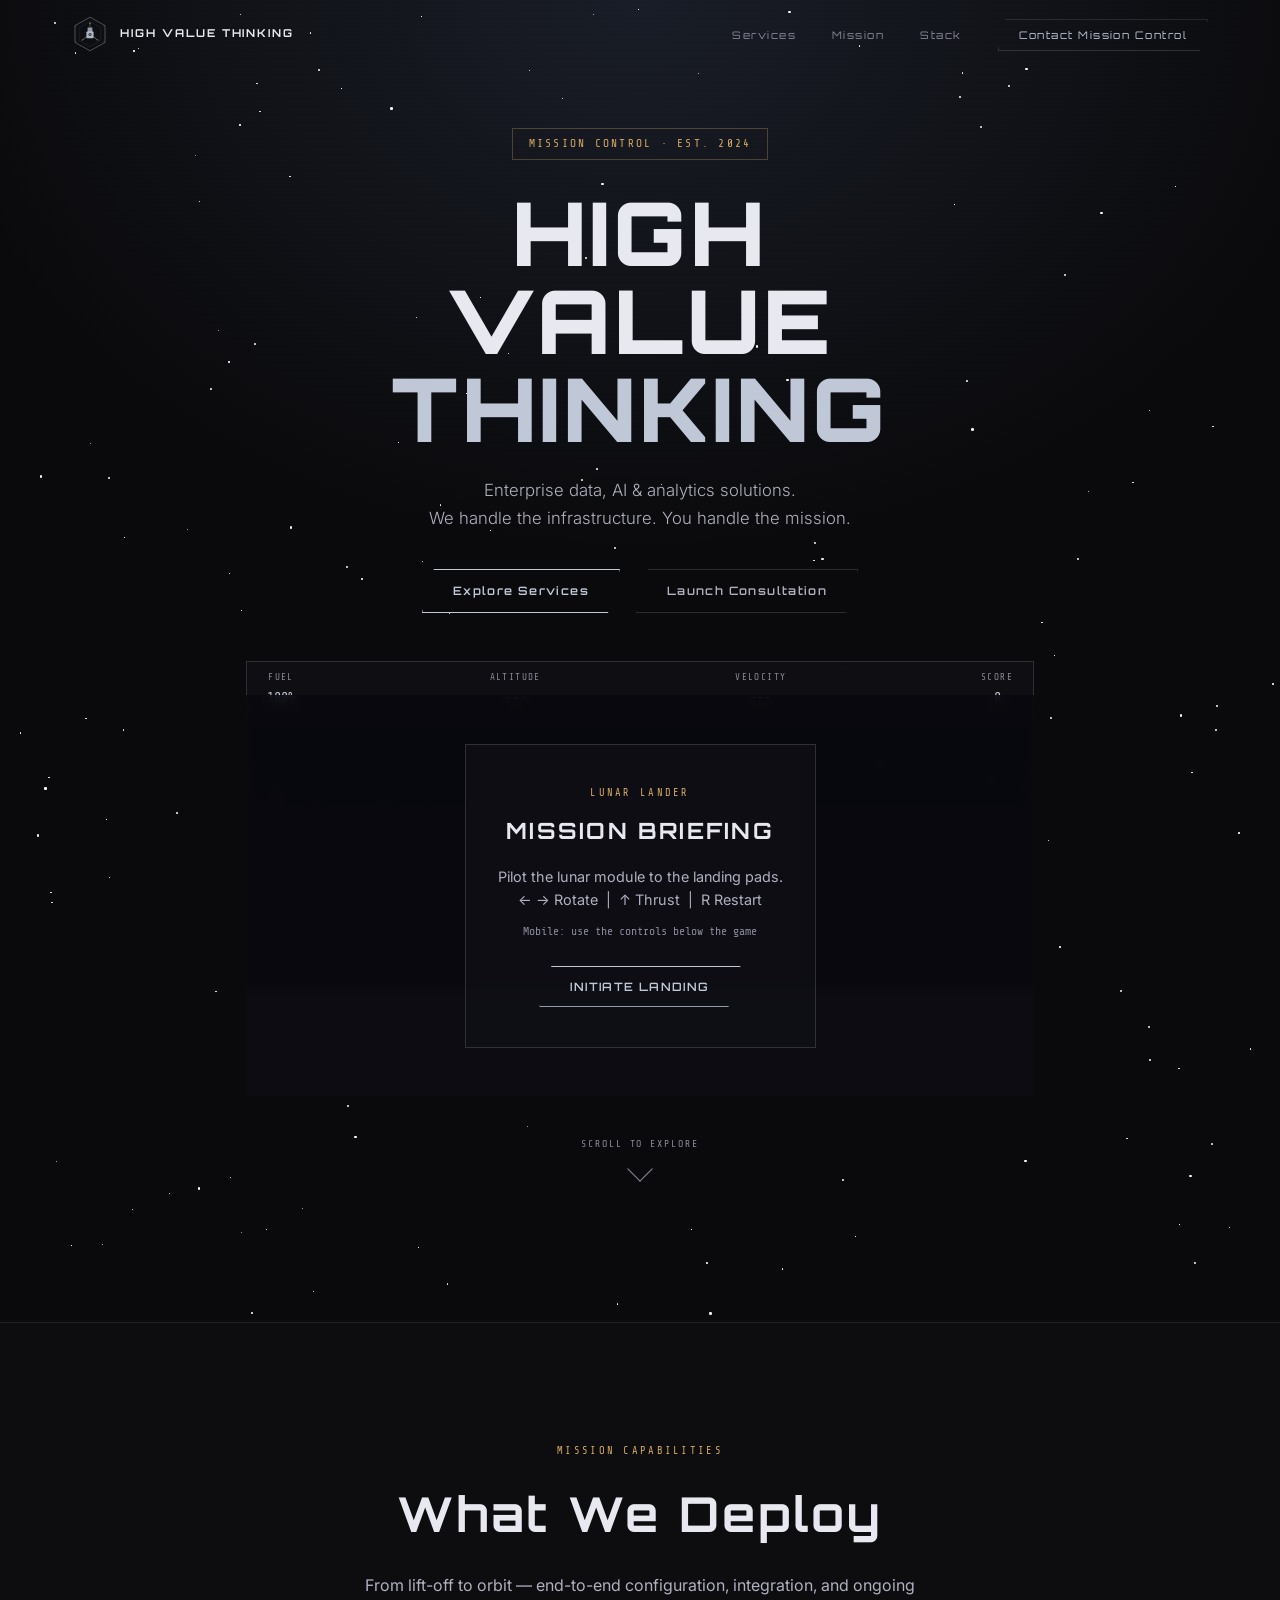
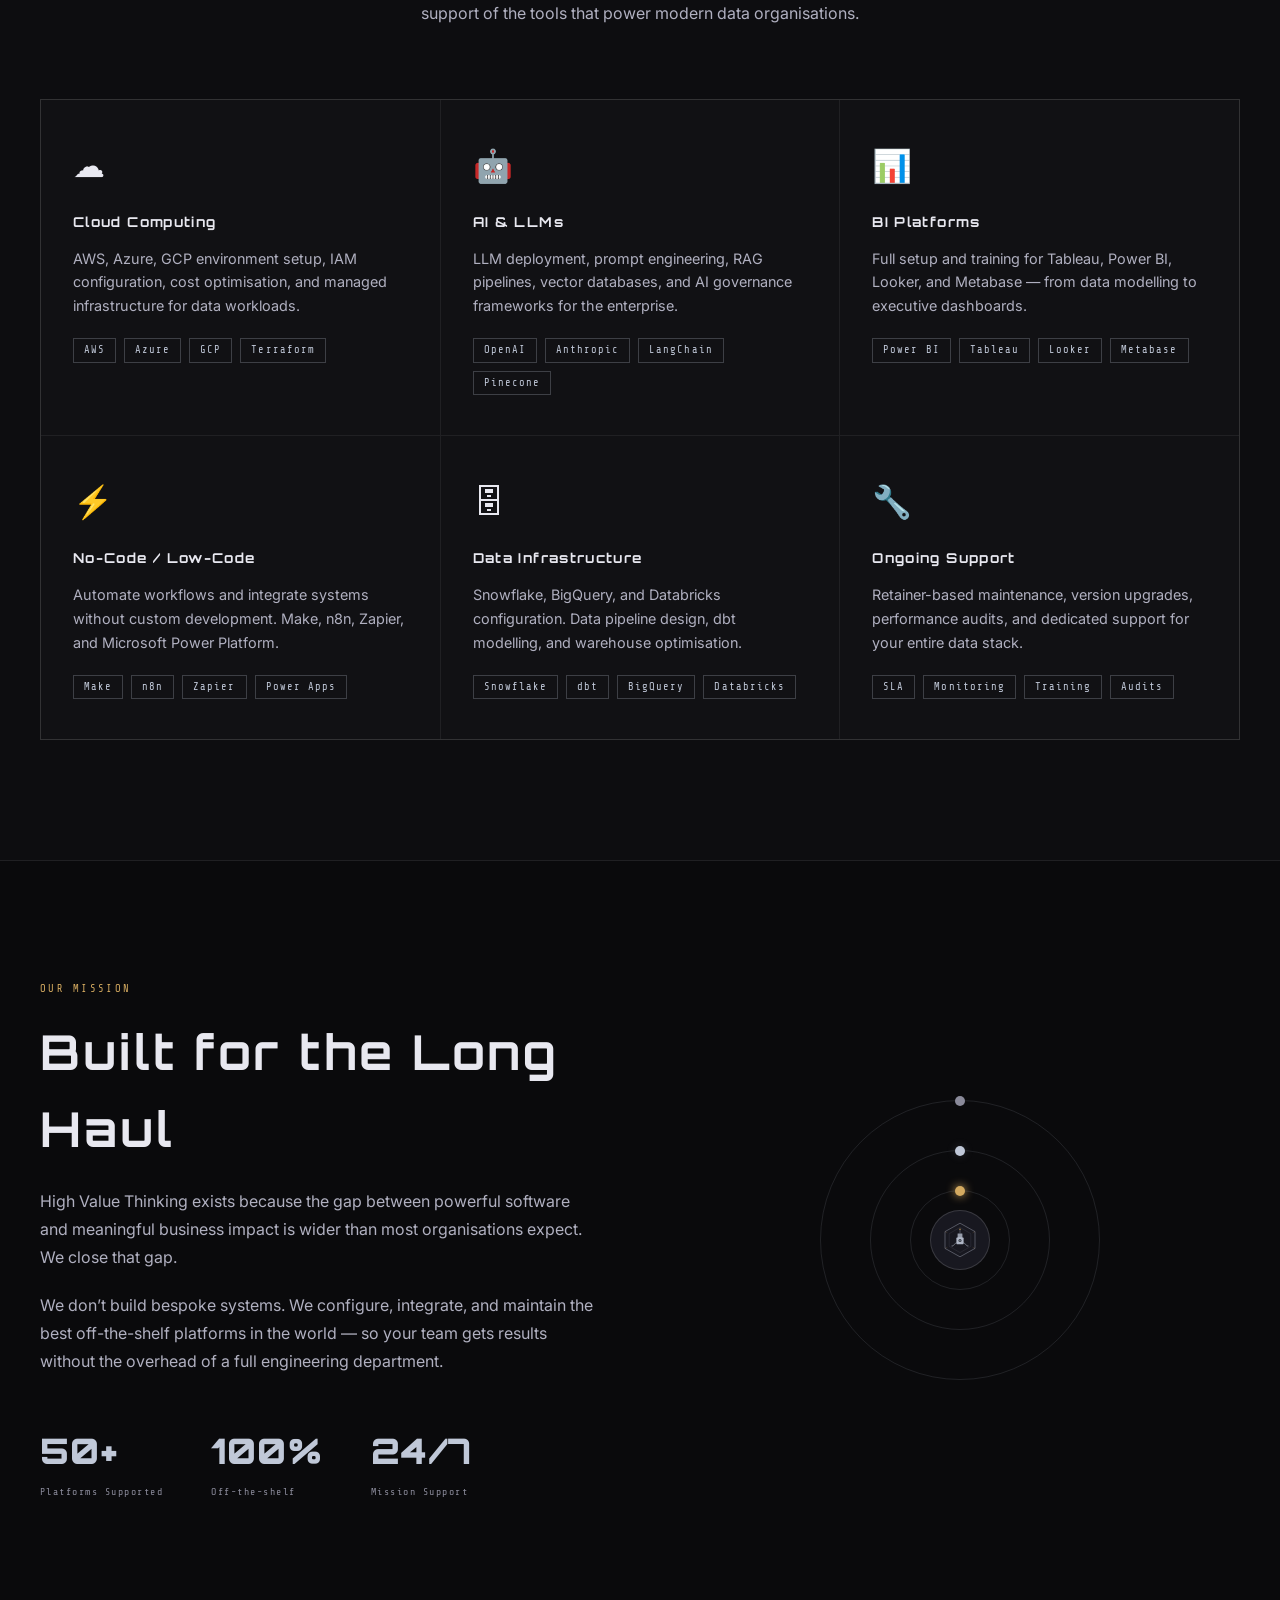
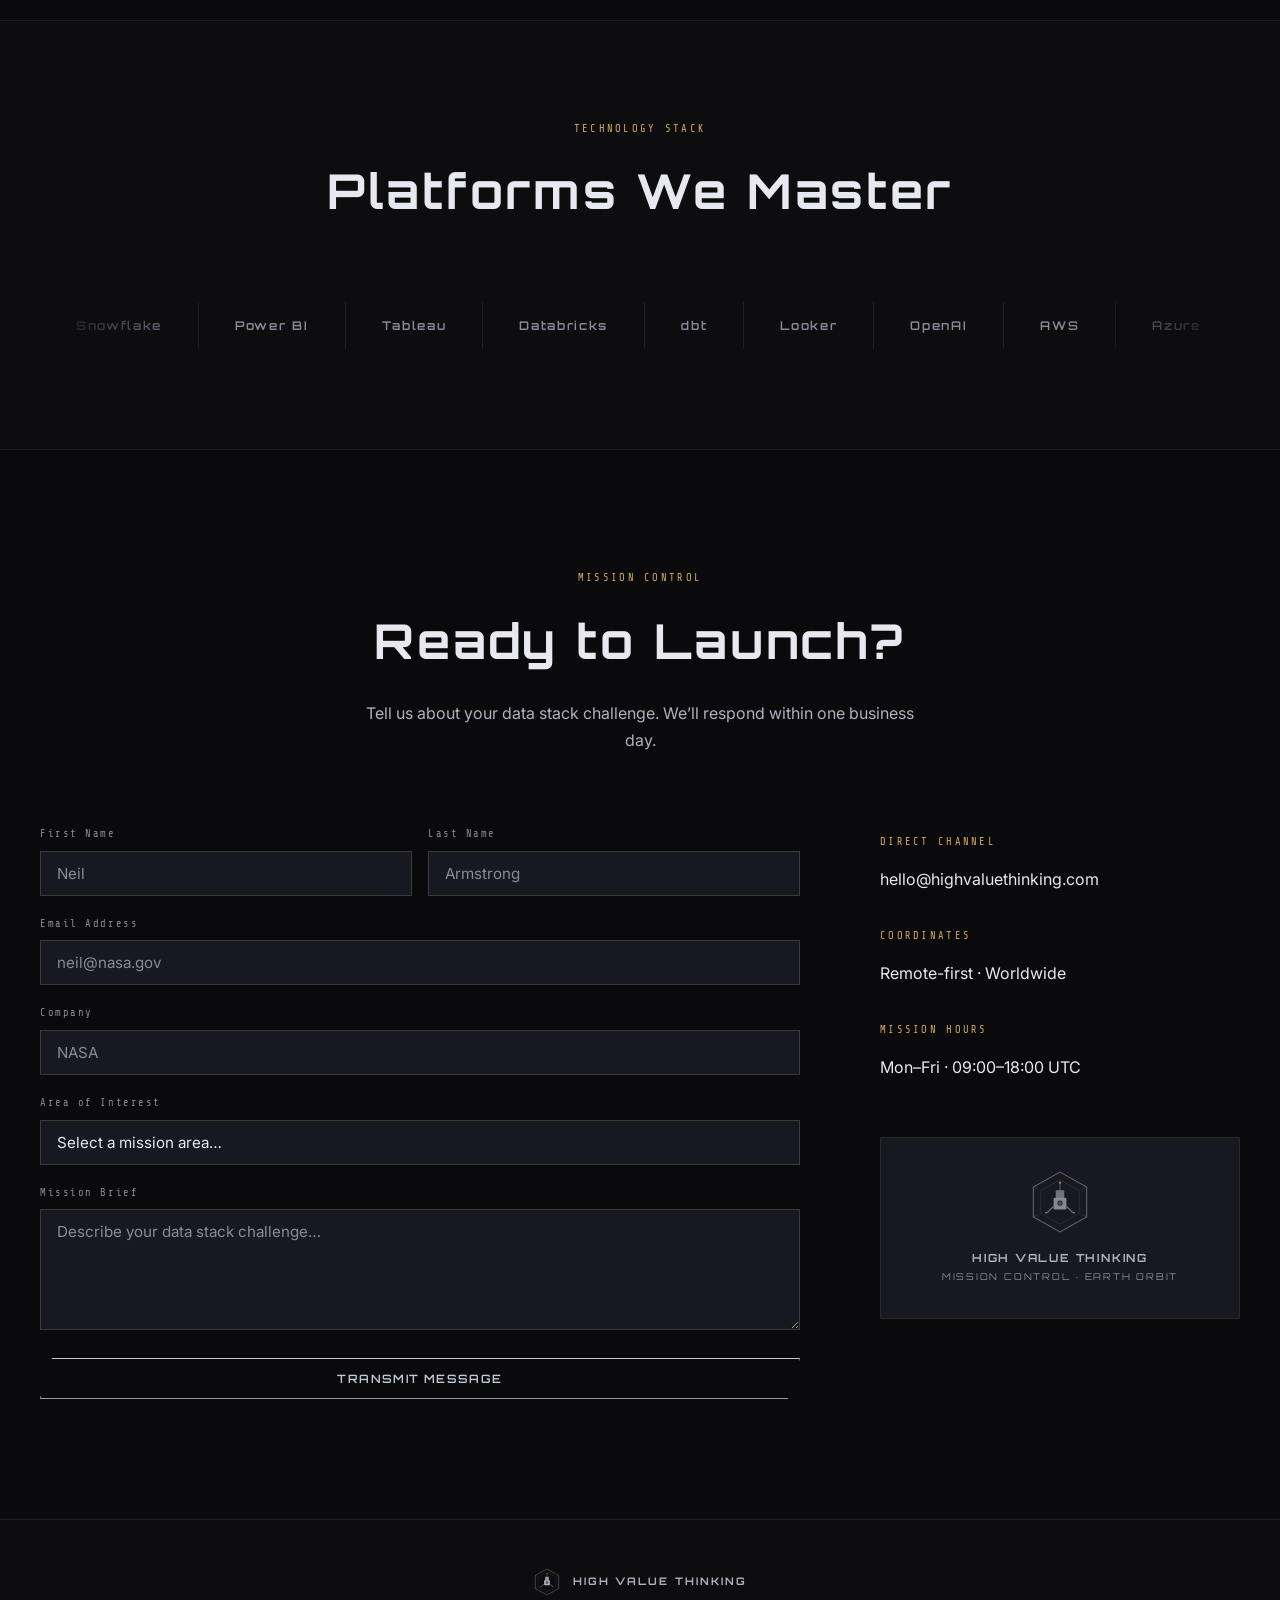
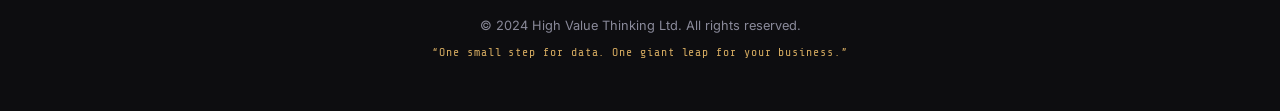
==== index.html @ 43e70be1 "Add index.html - main landing page" ====
<!DOCTYPE html>
<html lang="en">
<head>
  <meta charset="UTF-8" />
  <meta name="viewport" content="width=device-width, initial-scale=1.0" />
  <title>High Value Thinking | HVT</title>
  <meta name="description" content="High Value Thinking — setup, configuration, and maintenance of data, AI, and analytics software. Cloud computing, LLMs, BI platforms, and no-code automation." />
  <link rel="icon" type="image/svg+xml" href="/logo.svg" />
  <link rel="preconnect" href="https://fonts.googleapis.com" />
  <link rel="preconnect" href="https://fonts.gstatic.com" crossorigin />
  <link href="https://fonts.googleapis.com/css2?family=Orbitron:wght@400;600;700;900&family=Share+Tech+Mono&family=Inter:wght@300;400;500&display=swap" rel="stylesheet" />
  <link rel="stylesheet" href="/styles.css" />
</head>
<body>

<!-- NAV -->
<nav id="nav">
  <div class="nav-inner">
    <a href="#" class="nav-logo">
      <img src="/logo.svg" alt="HVT Logo" class="logo-img" />
      <span class="logo-text">HIGH VALUE THINKING</span>
    </a>
    <ul class="nav-links">
      <li><a href="#services">Services</a></li>
      <li><a href="#mission">Mission</a></li>
      <li><a href="#stack">Stack</a></li>
      <li><a href="#contact" class="nav-cta">Contact Mission Control</a></li>
    </ul>
    <button class="hamburger" aria-label="Menu" id="hamburger">
      <span></span><span></span><span></span>
    </button>
  </div>
</nav>

<!-- HERO -->
<section id="hero">
  <div class="star-field" id="starField"></div>
  <div class="scanlines"></div>
  <div class="hero-content">
    <div class="mission-badge">MISSION CONTROL &middot; EST. 2024</div>
    <h1 class="hero-title">
      <span class="hero-line">HIGH VALUE</span>
      <span class="hero-line accent">THINKING</span>
    </h1>
    <p class="hero-sub">Enterprise data, AI &amp; analytics solutions.<br />We handle the infrastructure. You handle the mission.</p>
    <div class="hero-actions">
      <a href="#services" class="btn-primary">Explore Services</a>
      <a href="#contact" class="btn-ghost">Launch Consultation</a>
    </div>
  </div>

  <!-- LUNAR LANDER GAME -->
  <div class="game-wrapper">
    <div class="game-hud">
      <div class="hud-item"><span class="hud-label">FUEL</span><span class="hud-value" id="fuelVal">100%</span></div>
      <div class="hud-item"><span class="hud-label">ALTITUDE</span><span class="hud-value" id="altVal">---</span></div>
      <div class="hud-item"><span class="hud-label">VELOCITY</span><span class="hud-value" id="velVal">---</span></div>
      <div class="hud-item"><span class="hud-label">SCORE</span><span class="hud-value" id="scoreVal">0</span></div>
    </div>
    <canvas id="gameCanvas"></canvas>
    <div class="game-overlay" id="gameOverlay">
      <div class="overlay-box">
        <div class="overlay-mission">LUNAR LANDER</div>
        <h2 id="overlayTitle">MISSION BRIEFING</h2>
        <p id="overlayMsg">Pilot the lunar module to the landing pads.<br/>&#8592; &#8594; Rotate &nbsp;|&nbsp; &#8593; Thrust &nbsp;|&nbsp; R Restart</p>
        <p class="overlay-mobile-hint">Mobile: use the controls below the game</p>
        <button class="btn-primary" id="startBtn">INITIATE LANDING</button>
      </div>
    </div>
    <div class="mobile-controls">
      <button class="ctrl-btn" id="ctrlLeft">&#9664; LEFT</button>
      <button class="ctrl-btn ctrl-thrust" id="ctrlThrust">&#9650; THRUST</button>
      <button class="ctrl-btn" id="ctrlRight">RIGHT &#9654;</button>
    </div>
  </div>
  <div class="hero-scroll-hint">
    <span>SCROLL TO EXPLORE</span>
    <div class="scroll-arrow"></div>
  </div>
</section>

<!-- SERVICES -->
<section id="services">
  <div class="section-inner">
    <div class="section-header">
      <div class="section-tag">MISSION CAPABILITIES</div>
      <h2 class="section-title">What We Deploy</h2>
      <p class="section-sub">From lift-off to orbit &mdash; end-to-end configuration, integration, and ongoing support of the tools that power modern data organisations.</p>
    </div>
    <div class="services-grid">
      <div class="service-card" data-delay="0">
        <div class="service-icon">&#9729;</div>
        <h3>Cloud Computing</h3>
        <p>AWS, Azure, GCP environment setup, IAM configuration, cost optimisation, and managed infrastructure for data workloads.</p>
        <ul class="service-tags"><li>AWS</li><li>Azure</li><li>GCP</li><li>Terraform</li></ul>
      </div>
      <div class="service-card" data-delay="1">
        <div class="service-icon">&#129302;</div>
        <h3>AI &amp; LLMs</h3>
        <p>LLM deployment, prompt engineering, RAG pipelines, vector databases, and AI governance frameworks for the enterprise.</p>
        <ul class="service-tags"><li>OpenAI</li><li>Anthropic</li><li>LangChain</li><li>Pinecone</li></ul>
      </div>
      <div class="service-card" data-delay="2">
        <div class="service-icon">&#128202;</div>
        <h3>BI Platforms</h3>
        <p>Full setup and training for Tableau, Power BI, Looker, and Metabase &mdash; from data modelling to executive dashboards.</p>
        <ul class="service-tags"><li>Power BI</li><li>Tableau</li><li>Looker</li><li>Metabase</li></ul>
      </div>
      <div class="service-card" data-delay="3">
        <div class="service-icon">&#9889;</div>
        <h3>No-Code / Low-Code</h3>
        <p>Automate workflows and integrate systems without custom development. Make, n8n, Zapier, and Microsoft Power Platform.</p>
        <ul class="service-tags"><li>Make</li><li>n8n</li><li>Zapier</li><li>Power Apps</li></ul>
      </div>
      <div class="service-card" data-delay="4">
        <div class="service-icon">&#128452;</div>
        <h3>Data Infrastructure</h3>
        <p>Snowflake, BigQuery, and Databricks configuration. Data pipeline design, dbt modelling, and warehouse optimisation.</p>
        <ul class="service-tags"><li>Snowflake</li><li>dbt</li><li>BigQuery</li><li>Databricks</li></ul>
      </div>
      <div class="service-card" data-delay="5">
        <div class="service-icon">&#128295;</div>
        <h3>Ongoing Support</h3>
        <p>Retainer-based maintenance, version upgrades, performance audits, and dedicated support for your entire data stack.</p>
        <ul class="service-tags"><li>SLA</li><li>Monitoring</li><li>Training</li><li>Audits</li></ul>
      </div>
    </div>
  </div>
</section>

<!-- MISSION -->
<section id="mission">
  <div class="section-inner mission-inner">
    <div class="mission-text">
      <div class="section-tag">OUR MISSION</div>
      <h2 class="section-title">Built for the Long Haul</h2>
      <p>High Value Thinking exists because the gap between powerful software and meaningful business impact is wider than most organisations expect. We close that gap.</p>
      <p>We don&rsquo;t build bespoke systems. We configure, integrate, and maintain the best off-the-shelf platforms in the world &mdash; so your team gets results without the overhead of a full engineering department.</p>
      <div class="mission-stats">
        <div class="stat"><div class="stat-num">50+</div><div class="stat-label">Platforms Supported</div></div>
        <div class="stat"><div class="stat-num">100%</div><div class="stat-label">Off-the-shelf</div></div>
        <div class="stat"><div class="stat-num">24/7</div><div class="stat-label">Mission Support</div></div>
      </div>
    </div>
    <div class="mission-visual">
      <div class="orbit-diagram">
        <div class="orbit o1"><div class="planet p1"></div></div>
        <div class="orbit o2"><div class="planet p2"></div></div>
        <div class="orbit o3"><div class="planet p3"></div></div>
        <div class="core"><img src="/logo.svg" alt="HVT" class="orbit-logo" /></div>
      </div>
    </div>
  </div>
</section>

<!-- STACK -->
<section id="stack">
  <div class="section-inner">
    <div class="section-header">
      <div class="section-tag">TECHNOLOGY STACK</div>
      <h2 class="section-title">Platforms We Master</h2>
    </div>
    <div class="stack-ticker">
      <div class="ticker-track" id="tickerTrack">
        <span>Snowflake</span><span>Power BI</span><span>Tableau</span><span>Databricks</span><span>dbt</span><span>Looker</span><span>OpenAI</span><span>AWS</span><span>Azure</span><span>GCP</span><span>n8n</span><span>Make</span><span>Zapier</span><span>Anthropic</span><span>LangChain</span><span>Pinecone</span><span>BigQuery</span><span>Fivetran</span><span>Airbyte</span><span>Metabase</span><span>Retool</span><span>Airtable</span><span>Notion</span><span>Monday.com</span><span>Salesforce</span><span>HubSpot</span>
      </div>
    </div>
  </div>
</section>

<!-- CONTACT -->
<section id="contact">
  <div class="section-inner">
    <div class="section-header">
      <div class="section-tag">MISSION CONTROL</div>
      <h2 class="section-title">Ready to Launch?</h2>
      <p class="section-sub">Tell us about your data stack challenge. We&rsquo;ll respond within one business day.</p>
    </div>
    <div class="contact-grid">
      <form class="contact-form" id="contactForm" novalidate>
        <div class="form-row">
          <div class="form-group">
            <label for="fname">First Name</label>
            <input type="text" id="fname" name="fname" placeholder="Neil" required />
          </div>
          <div class="form-group">
            <label for="lname">Last Name</label>
            <input type="text" id="lname" name="lname" placeholder="Armstrong" required />
          </div>
        </div>
        <div class="form-group">
          <label for="email">Email Address</label>
          <input type="email" id="email" name="email" placeholder="neil@nasa.gov" required />
        </div>
        <div class="form-group">
          <label for="company">Company</label>
          <input type="text" id="company" name="company" placeholder="NASA" />
        </div>
        <div class="form-group">
          <label for="interest">Area of Interest</label>
          <select id="interest" name="interest">
            <option value="" disabled selected>Select a mission area&hellip;</option>
            <option>Cloud Computing</option>
            <option>AI &amp; LLMs</option>
            <option>BI Platforms</option>
            <option>No-Code / Low-Code</option>
            <option>Data Infrastructure</option>
            <option>Ongoing Support</option>
            <option>Multiple / Unsure</option>
          </select>
        </div>
        <div class="form-group">
          <label for="message">Mission Brief</label>
          <textarea id="message" name="message" rows="5" placeholder="Describe your data stack challenge&hellip;" required></textarea>
        </div>
        <button type="submit" class="btn-primary btn-full" id="submitBtn">TRANSMIT MESSAGE</button>
        <div class="form-success" id="formSuccess"><span>&#10003;</span> Message received. We&rsquo;ll be in touch shortly.</div>
      </form>
      <div class="contact-info">
        <div class="contact-block">
          <div class="section-tag">DIRECT CHANNEL</div>
          <p class="contact-detail">hello@highvaluethinking.com</p>
        </div>
        <div class="contact-block">
          <div class="section-tag">COORDINATES</div>
          <p class="contact-detail">Remote-first &middot; Worldwide</p>
        </div>
        <div class="contact-block">
          <div class="section-tag">MISSION HOURS</div>
          <p class="contact-detail">Mon&ndash;Fri &middot; 09:00&ndash;18:00 UTC</p>
        </div>
        <div class="mission-patch">
          <img src="/logo.svg" alt="HVT Mission Patch" />
          <p>HIGH VALUE THINKING<br/><span>MISSION CONTROL &middot; EARTH ORBIT</span></p>
        </div>
      </div>
    </div>
  </div>
</section>

<!-- FOOTER -->
<footer>
  <div class="footer-inner">
    <div class="footer-logo">
      <img src="/logo.svg" alt="HVT" />
      <span>HIGH VALUE THINKING</span>
    </div>
    <p class="footer-copy">&copy; 2024 High Value Thinking Ltd. All rights reserved.</p>
    <p class="footer-tag">&ldquo;One small step for data. One giant leap for your business.&rdquo;</p>
  </div>
</footer>

<script src="/game.js"></script>
<script src="/main.js"></script>
</body>
</html>
---- styles.css ----
/* ─── RESET & BASE ──────────────────────────────────────── */
*, *::before, *::after { box-sizing: border-box; margin: 0; padding: 0; }

:root {
  --black:    #0a0a0c;
  --dark:     #111114;
  --darker:   #0d0d10;
  --surface:  #181820;
  --surface2: #1e1e28;
  --border:   rgba(255,255,255,0.08);
  --border2:  rgba(255,255,255,0.14);
  --grey1:    #8a8a9a;
  --grey2:    #b0b0c0;
  --white:    #e8e8f0;
  --accent:   #c0c8d8;
  --gold:     #d4aa60;
  --glow:     rgba(192, 200, 216, 0.18);
  --font-display: 'Orbitron', sans-serif;
  --font-mono:    'Share Tech Mono', monospace;
  --font-body:    'Inter', sans-serif;
  --nav-h:    68px;
}

html { scroll-behavior: smooth; }

body {
  background: var(--black);
  color: var(--white);
  font-family: var(--font-body);
  font-size: 16px;
  line-height: 1.6;
  overflow-x: hidden;
}

a { color: inherit; text-decoration: none; }
img { display: block; max-width: 100%; }

/* ─── SCROLLBAR ─────────────────────────────────────────── */
::-webkit-scrollbar { width: 6px; }
::-webkit-scrollbar-track { background: var(--dark); }
::-webkit-scrollbar-thumb { background: var(--surface2); border-radius: 3px; }

/* ─── BUTTONS ───────────────────────────────────────────── */
.btn-primary {
  display: inline-block;
  padding: 12px 30px;
  background: transparent;
  border: 1.5px solid var(--accent);
  color: var(--accent);
  font-family: var(--font-display);
  font-size: 0.72rem;
  font-weight: 600;
  letter-spacing: 0.12em;
  cursor: pointer;
  transition: background 0.2s, color 0.2s, box-shadow 0.2s;
  clip-path: polygon(12px 0%, 100% 0%, calc(100% - 12px) 100%, 0% 100%);
}
.btn-primary:hover {
  background: var(--accent);
  color: var(--black);
  box-shadow: 0 0 24px var(--glow);
}
.btn-ghost {
  display: inline-block;
  padding: 12px 30px;
  background: transparent;
  border: 1.5px solid var(--border2);
  color: var(--grey2);
  font-family: var(--font-display);
  font-size: 0.72rem;
  font-weight: 600;
  letter-spacing: 0.12em;
  cursor: pointer;
  transition: border-color 0.2s, color 0.2s;
  clip-path: polygon(12px 0%, 100% 0%, calc(100% - 12px) 100%, 0% 100%);
}
.btn-ghost:hover { border-color: var(--accent); color: var(--accent); }
.btn-full { width: 100%; text-align: center; }

/* ─── NAV ───────────────────────────────────────────────── */
#nav {
  position: fixed;
  top: 0; left: 0; right: 0;
  height: var(--nav-h);
  z-index: 100;
  transition: background 0.3s, border-bottom 0.3s;
}
#nav.scrolled {
  background: rgba(10,10,12,0.92);
  backdrop-filter: blur(12px);
  border-bottom: 1px solid var(--border);
}
.nav-inner {
  max-width: 1200px;
  margin: 0 auto;
  padding: 0 32px;
  height: 100%;
  display: flex;
  align-items: center;
  justify-content: space-between;
}
.nav-logo { display: flex; align-items: center; gap: 12px; }
.logo-img { width: 36px; height: 36px; }
.logo-text {
  font-family: var(--font-display);
  font-size: 0.68rem;
  font-weight: 700;
  letter-spacing: 0.18em;
  color: var(--white);
}
.nav-links {
  list-style: none;
  display: flex;
  gap: 36px;
  align-items: center;
}
.nav-links a {
  font-family: var(--font-display);
  font-size: 0.65rem;
  letter-spacing: 0.14em;
  color: var(--grey1);
  transition: color 0.2s;
}
.nav-links a:hover { color: var(--white); }
.nav-cta {
  padding: 8px 20px;
  border: 1px solid var(--border2);
  color: var(--accent) !important;
  clip-path: polygon(8px 0%, 100% 0%, calc(100% - 8px) 100%, 0% 100%);
}
.nav-cta:hover { background: var(--accent); color: var(--black) !important; }
.hamburger {
  display: none;
  flex-direction: column;
  gap: 5px;
  background: none;
  border: none;
  cursor: pointer;
  padding: 4px;
}
.hamburger span { display: block; width: 24px; height: 2px; background: var(--white); }

/* ─── HERO ──────────────────────────────────────────────── */
#hero {
  position: relative;
  min-height: 100vh;
  display: flex;
  flex-direction: column;
  align-items: center;
  justify-content: flex-start;
  padding-top: calc(var(--nav-h) + 60px);
  overflow: hidden;
  background: radial-gradient(ellipse 80% 60% at 50% 0%, #1a1e28 0%, var(--black) 70%);
}
.star-field { position: absolute; inset: 0; pointer-events: none; z-index: 0; }
.star {
  position: absolute;
  background: #fff;
  border-radius: 50%;
  animation: twinkle var(--dur) ease-in-out infinite var(--delay);
}
@keyframes twinkle {
  0%, 100% { opacity: var(--base-op); }
  50% { opacity: 0.1; }
}
.scanlines {
  position: absolute; inset: 0;
  background: repeating-linear-gradient(0deg, transparent, transparent 2px, rgba(0,0,0,0.04) 2px, rgba(0,0,0,0.04) 4px);
  pointer-events: none; z-index: 1;
}
.hero-content { position: relative; z-index: 2; text-align: center; max-width: 700px; padding: 0 24px; }
.mission-badge {
  display: inline-block;
  font-family: var(--font-mono);
  font-size: 0.7rem;
  letter-spacing: 0.2em;
  color: var(--gold);
  border: 1px solid rgba(212,170,96,0.3);
  padding: 6px 16px;
  margin-bottom: 28px;
  animation: fadeUp 0.8s ease both;
}
.hero-title {
  font-family: var(--font-display);
  font-weight: 900;
  font-size: clamp(2.8rem, 7vw, 5.5rem);
  line-height: 1.0;
  letter-spacing: 0.04em;
  margin-bottom: 24px;
}
.hero-line { display: block; animation: fadeUp 0.8s ease both; }
.hero-line:nth-child(1) { animation-delay: 0.1s; }
.hero-line:nth-child(2) { animation-delay: 0.25s; }
.hero-line.accent { color: var(--accent); }
.hero-sub {
  font-size: 1.05rem;
  color: var(--grey2);
  font-weight: 300;
  line-height: 1.7;
  margin-bottom: 36px;
  animation: fadeUp 0.8s 0.4s ease both;
}
.hero-actions {
  display: flex;
  gap: 16px;
  justify-content: center;
  flex-wrap: wrap;
  animation: fadeUp 0.8s 0.55s ease both;
}

/* ─── GAME ──────────────────────────────────────────────── */
.game-wrapper {
  position: relative;
  z-index: 2;
  width: 100%;
  max-width: 820px;
  margin: 48px auto 0;
  padding: 0 16px;
}
.game-hud {
  display: flex;
  justify-content: space-between;
  background: rgba(16,16,22,0.85);
  border: 1px solid var(--border2);
  border-bottom: none;
  padding: 8px 20px;
  backdrop-filter: blur(8px);
}
.hud-item { display: flex; flex-direction: column; align-items: center; gap: 2px; }
.hud-label { font-family: var(--font-mono); font-size: 0.58rem; letter-spacing: 0.15em; color: var(--grey1); }
.hud-value { font-family: var(--font-mono); font-size: 0.85rem; color: var(--accent); }
#gameCanvas {
  display: block;
  width: 100%;
  border: 1px solid var(--border2);
  background: #08080e;
  cursor: crosshair;
}
.game-overlay {
  position: absolute;
  top: 34px; left: 16px; right: 16px; bottom: 0;
  display: flex;
  align-items: center;
  justify-content: center;
  background: rgba(8,8,14,0.88);
  backdrop-filter: blur(6px);
  z-index: 10;
}
.overlay-box {
  text-align: center;
  padding: 40px 32px;
  border: 1px solid var(--border2);
  max-width: 420px;
  background: rgba(16,16,22,0.7);
}
.overlay-mission { font-family: var(--font-mono); font-size: 0.65rem; letter-spacing: 0.22em; color: var(--gold); margin-bottom: 12px; }
.overlay-box h2 { font-family: var(--font-display); font-size: 1.4rem; letter-spacing: 0.1em; margin-bottom: 16px; }
.overlay-box p { font-size: 0.9rem; color: var(--grey2); margin-bottom: 12px; line-height: 1.6; }
.overlay-mobile-hint { font-family: var(--font-mono); font-size: 0.72rem !important; color: var(--grey1) !important; margin-bottom: 24px !important; }
.mobile-controls { display: none; justify-content: center; gap: 12px; margin-top: 12px; padding: 0 16px; }
.ctrl-btn {
  flex: 1; max-width: 130px; padding: 14px 8px;
  background: rgba(24,24,32,0.9);
  border: 1px solid var(--border2);
  color: var(--accent);
  font-family: var(--font-mono); font-size: 0.75rem; letter-spacing: 0.1em;
  cursor: pointer; user-select: none; transition: background 0.15s;
}
.ctrl-btn:active, .ctrl-btn.active { background: var(--surface2); border-color: var(--accent); }
.ctrl-thrust { background: rgba(192,200,216,0.08); }

.hero-scroll-hint {
  position: relative; z-index: 2;
  margin-top: 40px; margin-bottom: 24px;
  display: flex; flex-direction: column; align-items: center; gap: 8px;
}
.hero-scroll-hint span { font-family: var(--font-mono); font-size: 0.62rem; letter-spacing: 0.2em; color: var(--grey1); }
.scroll-arrow {
  width: 18px; height: 18px;
  border-right: 1.5px solid var(--grey1);
  border-bottom: 1.5px solid var(--grey1);
  transform: rotate(45deg);
  animation: bounce 1.6s ease-in-out infinite;
}
@keyframes bounce {
  0%, 100% { transform: rotate(45deg) translateY(0); }
  50% { transform: rotate(45deg) translateY(5px); }
}

/* ─── SECTIONS SHARED ───────────────────────────────────── */
section { padding: 120px 24px; }
.section-inner { max-width: 1200px; margin: 0 auto; }
.section-header { text-align: center; margin-bottom: 72px; }
.section-tag { font-family: var(--font-mono); font-size: 0.65rem; letter-spacing: 0.22em; color: var(--gold); margin-bottom: 16px; }
.section-title { font-family: var(--font-display); font-size: clamp(1.8rem, 4vw, 3rem); font-weight: 700; letter-spacing: 0.06em; margin-bottom: 20px; }
.section-sub { font-size: 1rem; color: var(--grey2); max-width: 560px; margin: 0 auto; line-height: 1.7; }

@keyframes fadeUp {
  from { opacity: 0; transform: translateY(24px); }
  to   { opacity: 1; transform: translateY(0); }
}

/* ─── SERVICES ──────────────────────────────────────────── */
#services {
  background: var(--darker);
  border-top: 1px solid var(--border);
  border-bottom: 1px solid var(--border);
}
.services-grid {
  display: grid;
  grid-template-columns: repeat(3, 1fr);
  gap: 1px;
  background: var(--border);
  border: 1px solid var(--border);
}
.service-card {
  background: var(--dark);
  padding: 40px 32px;
  opacity: 0;
  transform: translateY(20px);
  transition: background 0.25s, opacity 0.6s ease, transform 0.6s ease;
}
.service-card.visible { opacity: 1; transform: translateY(0); }
.service-card:hover { background: var(--surface); }
.service-icon { font-size: 2rem; margin-bottom: 20px; }
.service-card h3 { font-family: var(--font-display); font-size: 0.85rem; font-weight: 700; letter-spacing: 0.1em; margin-bottom: 14px; color: var(--white); }
.service-card p { font-size: 0.9rem; color: var(--grey2); line-height: 1.65; margin-bottom: 20px; }
.service-tags { list-style: none; display: flex; flex-wrap: wrap; gap: 8px; }
.service-tags li { font-family: var(--font-mono); font-size: 0.65rem; letter-spacing: 0.1em; color: var(--accent); border: 1px solid rgba(192,200,216,0.25); padding: 3px 10px; }

/* ─── MISSION ───────────────────────────────────────────── */
#mission { background: var(--black); }
.mission-inner { display: grid; grid-template-columns: 1fr 1fr; gap: 80px; align-items: center; }
.mission-text p { font-size: 1rem; color: var(--grey2); line-height: 1.75; margin-bottom: 20px; }
.mission-stats { display: flex; gap: 48px; margin-top: 48px; }
.stat-num { font-family: var(--font-display); font-size: 2.2rem; font-weight: 900; color: var(--accent); letter-spacing: 0.04em; }
.stat-label { font-family: var(--font-mono); font-size: 0.62rem; letter-spacing: 0.15em; color: var(--grey1); margin-top: 4px; }
.mission-visual { display: flex; align-items: center; justify-content: center; }
.orbit-diagram { position: relative; width: 320px; height: 320px; }
.orbit {
  position: absolute;
  border: 1px solid rgba(192,200,216,0.12);
  border-radius: 50%;
  top: 50%; left: 50%;
  transform: translate(-50%, -50%);
}
.o1 { width: 100px; height: 100px; animation: spin 8s linear infinite; }
.o2 { width: 180px; height: 180px; animation: spin 14s linear infinite reverse; }
.o3 { width: 280px; height: 280px; animation: spin 22s linear infinite; }
.planet { position: absolute; width: 10px; height: 10px; border-radius: 50%; top: -5px; left: 50%; transform: translateX(-50%); }
.p1 { background: var(--gold); box-shadow: 0 0 10px var(--gold); }
.p2 { background: var(--accent); box-shadow: 0 0 10px var(--glow); }
.p3 { background: var(--grey1); }
@keyframes spin { from { transform: translate(-50%, -50%) rotate(0deg); } to { transform: translate(-50%, -50%) rotate(360deg); } }
.core {
  position: absolute; top: 50%; left: 50%; transform: translate(-50%, -50%);
  width: 60px; height: 60px; display: flex; align-items: center; justify-content: center;
  border-radius: 50%; background: var(--surface); border: 1px solid var(--border2);
}
.orbit-logo { width: 36px; height: 36px; }

/* ─── STACK / TICKER ────────────────────────────────────── */
#stack {
  background: var(--darker);
  border-top: 1px solid var(--border);
  border-bottom: 1px solid var(--border);
  padding: 100px 0;
  overflow: hidden;
}
#stack .section-inner { overflow: hidden; }
.stack-ticker {
  width: 100%; overflow: hidden;
  mask-image: linear-gradient(to right, transparent, black 15%, black 85%, transparent);
  -webkit-mask-image: linear-gradient(to right, transparent, black 15%, black 85%, transparent);
}
.ticker-track {
  display: flex; gap: 0;
  white-space: nowrap;
  animation: ticker 30s linear infinite;
}
.ticker-track span {
  font-family: var(--font-display); font-size: 0.75rem; font-weight: 600;
  letter-spacing: 0.14em; color: var(--grey1);
  padding: 14px 36px; border-right: 1px solid var(--border);
  transition: color 0.2s;
}
.ticker-track span:hover { color: var(--accent); }
@keyframes ticker { from { transform: translateX(0); } to { transform: translateX(-50%); } }

/* ─── CONTACT ───────────────────────────────────────────── */
#contact { background: var(--black); }
.contact-grid { display: grid; grid-template-columns: 1fr 360px; gap: 80px; align-items: start; }
.contact-form { width: 100%; }
.form-row { display: grid; grid-template-columns: 1fr 1fr; gap: 16px; }
.form-group { margin-bottom: 20px; }
.form-group label { display: block; font-family: var(--font-mono); font-size: 0.65rem; letter-spacing: 0.15em; color: var(--grey1); margin-bottom: 8px; }
.form-group input,
.form-group select,
.form-group textarea {
  width: 100%; background: var(--surface); border: 1px solid var(--border2);
  color: var(--white); font-family: var(--font-body); font-size: 0.95rem;
  padding: 12px 16px; outline: none;
  transition: border-color 0.2s, box-shadow 0.2s;
  -webkit-appearance: none; border-radius: 0;
}
.form-group input::placeholder, .form-group textarea::placeholder { color: var(--grey1); }
.form-group select option { background: var(--surface); }
.form-group input:focus, .form-group select:focus, .form-group textarea:focus {
  border-color: var(--accent);
  box-shadow: 0 0 0 3px rgba(192,200,216,0.08);
}
.form-group textarea { resize: vertical; min-height: 120px; }
.form-success {
  display: none; margin-top: 16px;
  font-family: var(--font-mono); font-size: 0.8rem; letter-spacing: 0.1em;
  color: #7ec87e; border: 1px solid rgba(126,200,126,0.25); padding: 12px 20px; text-align: center;
}
.form-success.show { display: block; }
.contact-info { padding-top: 8px; }
.contact-block { margin-bottom: 36px; }
.contact-detail { font-size: 1rem; color: var(--white); margin-top: 8px; }
.mission-patch {
  margin-top: 56px; display: flex; flex-direction: column;
  align-items: center; gap: 16px; text-align: center;
  border: 1px solid var(--border); padding: 32px 24px; background: var(--surface);
}
.mission-patch img { width: 64px; height: 64px; opacity: 0.7; }
.mission-patch p { font-family: var(--font-display); font-size: 0.7rem; font-weight: 700; letter-spacing: 0.16em; color: var(--grey2); line-height: 1.6; }
.mission-patch p span { font-size: 0.58rem; color: var(--grey1); font-weight: 400; }

/* ─── FOOTER ────────────────────────────────────────────── */
footer { background: var(--darker); border-top: 1px solid var(--border); padding: 48px 24px; }
.footer-inner { max-width: 1200px; margin: 0 auto; text-align: center; }
.footer-logo { display: flex; align-items: center; justify-content: center; gap: 12px; margin-bottom: 20px; }
.footer-logo img { width: 28px; height: 28px; }
.footer-logo span { font-family: var(--font-display); font-size: 0.65rem; font-weight: 700; letter-spacing: 0.2em; color: var(--grey2); }
.footer-copy { font-size: 0.8rem; color: var(--grey1); margin-bottom: 8px; }
.footer-tag { font-family: var(--font-mono); font-size: 0.72rem; color: var(--gold); letter-spacing: 0.08em; }

/* ─── RESPONSIVE ────────────────────────────────────────── */
@media (max-width: 900px) {
  .services-grid { grid-template-columns: repeat(2, 1fr); }
  .mission-inner { grid-template-columns: 1fr; gap: 60px; }
  .mission-visual { display: none; }
  .contact-grid { grid-template-columns: 1fr; gap: 48px; }
  .mission-stats { gap: 28px; }
}
@media (max-width: 768px) {
  .nav-links { display: none; }
  .nav-links.open {
    display: flex; flex-direction: column;
    position: fixed; top: var(--nav-h); left: 0; right: 0;
    background: rgba(10,10,12,0.97);
    padding: 24px; gap: 20px;
    border-bottom: 1px solid var(--border);
    backdrop-filter: blur(12px); z-index: 99;
  }
  .hamburger { display: flex; }
  .services-grid { grid-template-columns: 1fr; }
  .form-row { grid-template-columns: 1fr; }
  .mobile-controls { display: flex; }
  .hero-title { font-size: clamp(2.2rem, 10vw, 3.5rem); }
}
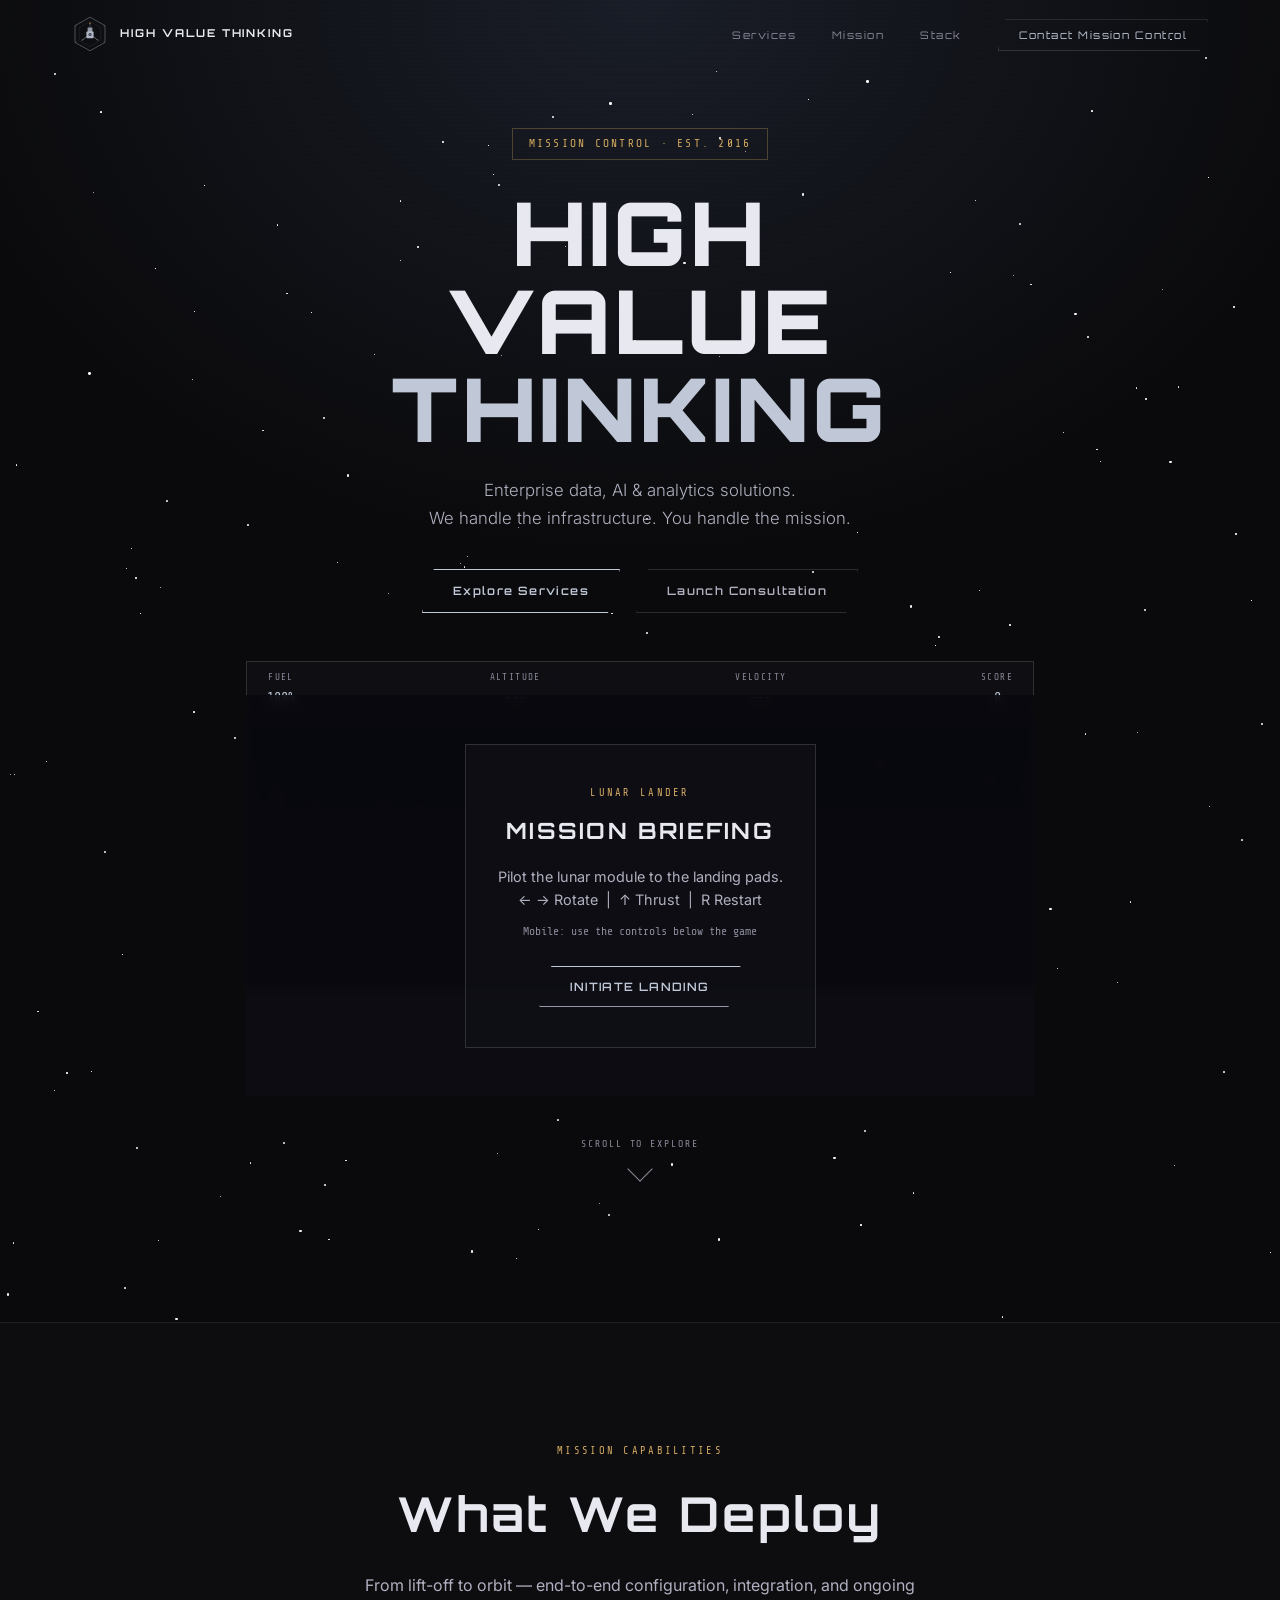
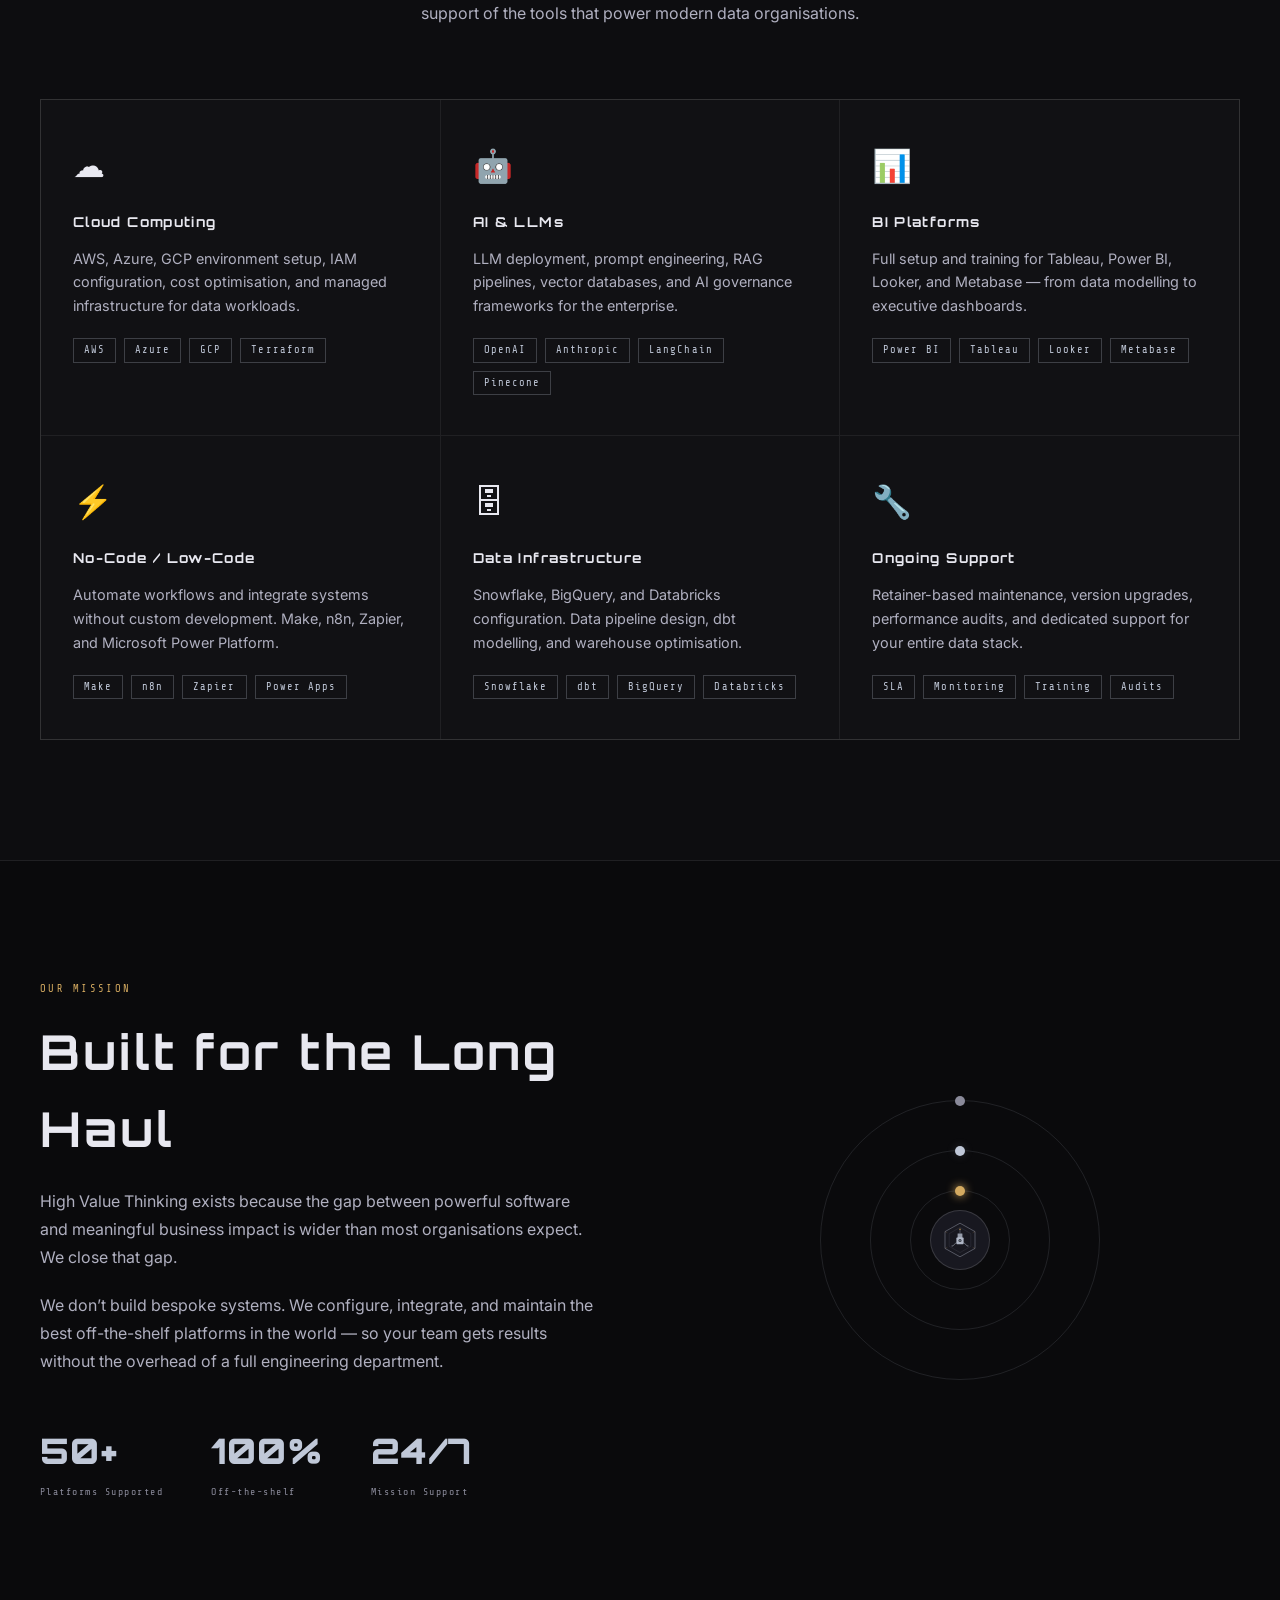
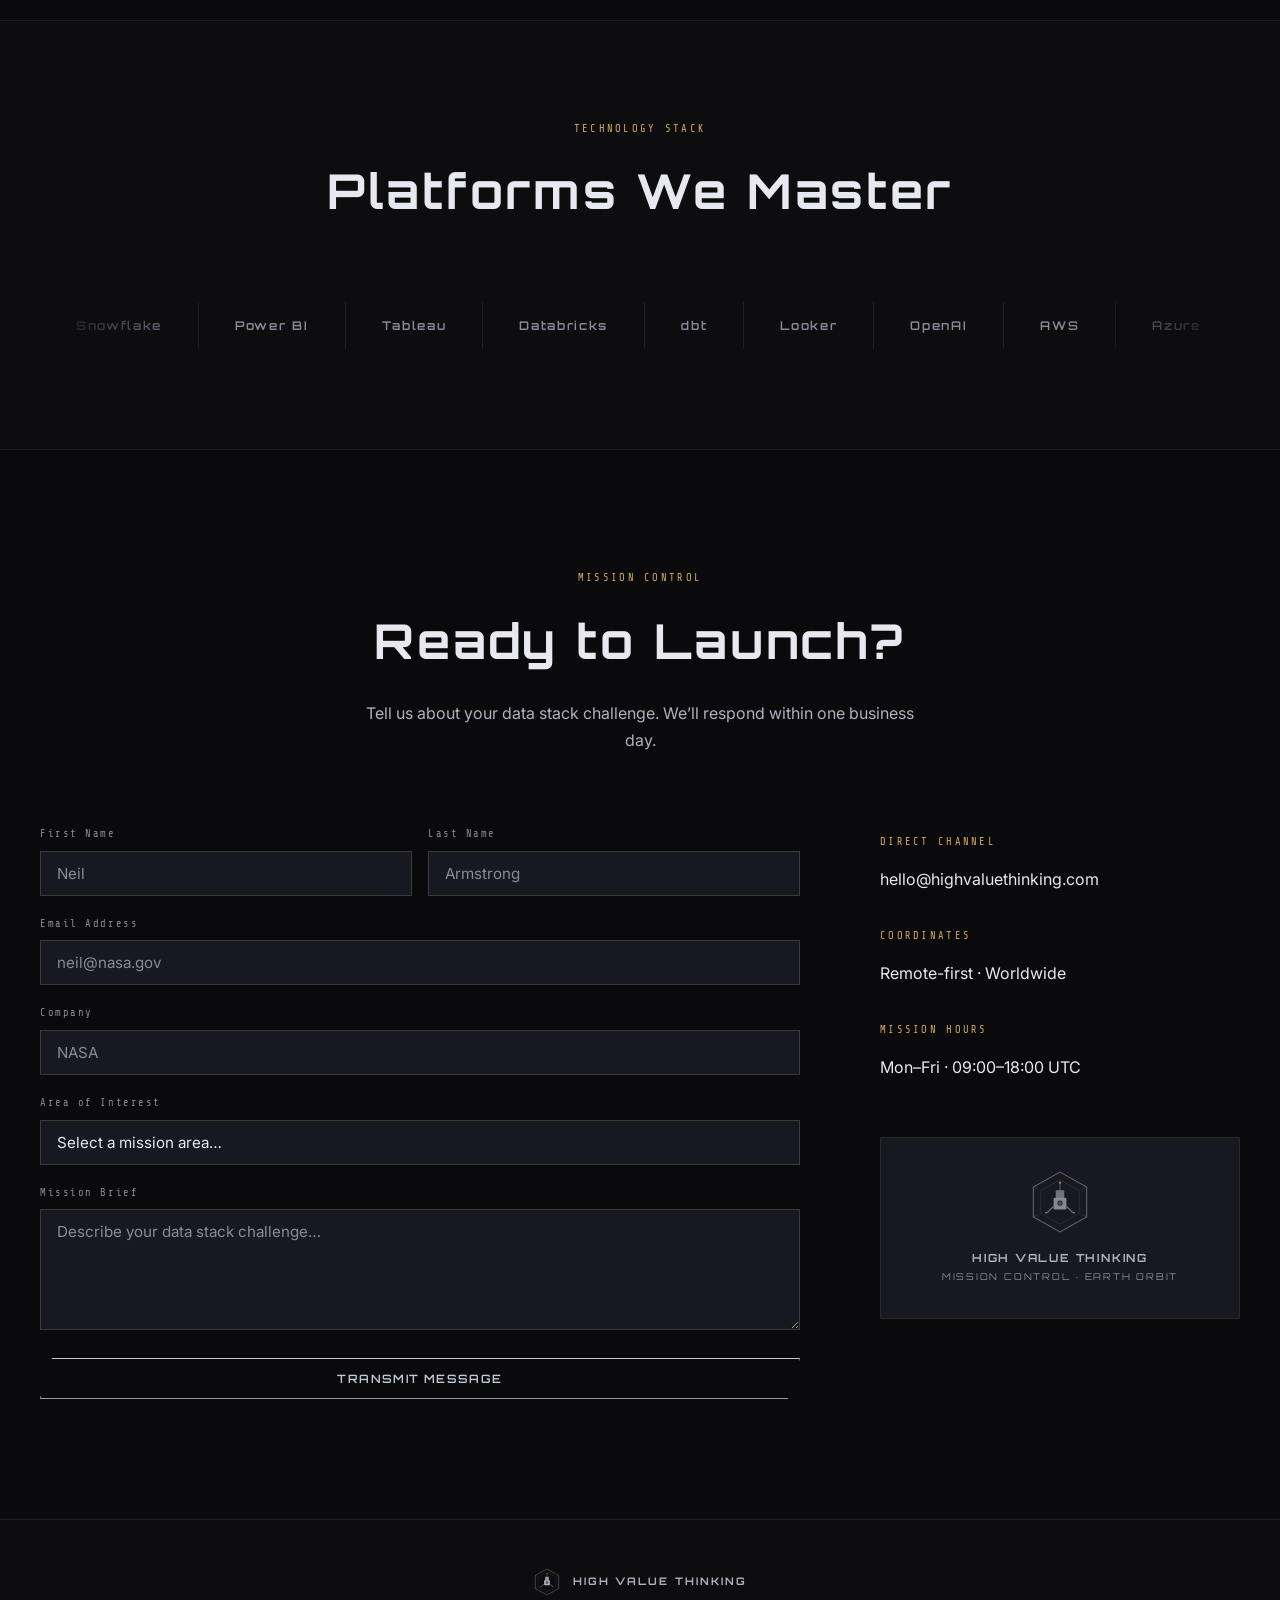
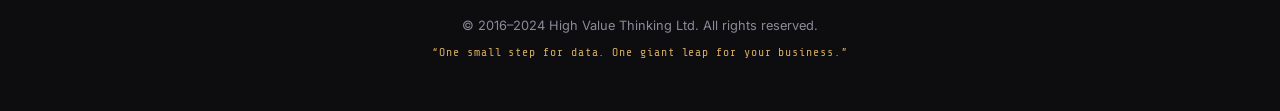
==== commit 07764a58: "Fix: update EST year to 2016, footer copyright to 2016-2024" ====
--- a/index.html
+++ b/index.html
@@ -37,7 +37,7 @@
   <div class="star-field" id="starField"></div>
   <div class="scanlines"></div>
   <div class="hero-content">
-    <div class="mission-badge">MISSION CONTROL &middot; EST. 2024</div>
+    <div class="mission-badge">MISSION CONTROL &middot; EST. 2016</div>
     <h1 class="hero-title">
       <span class="hero-line">HIGH VALUE</span>
       <span class="hero-line accent">THINKING</span>
@@ -245,7 +245,7 @@
       <img src="/logo.svg" alt="HVT" />
       <span>HIGH VALUE THINKING</span>
     </div>
-    <p class="footer-copy">&copy; 2024 High Value Thinking Ltd. All rights reserved.</p>
+    <p class="footer-copy">&copy; 2016&ndash;2024 High Value Thinking Ltd. All rights reserved.</p>
     <p class="footer-tag">&ldquo;One small step for data. One giant leap for your business.&rdquo;</p>
   </div>
 </footer>
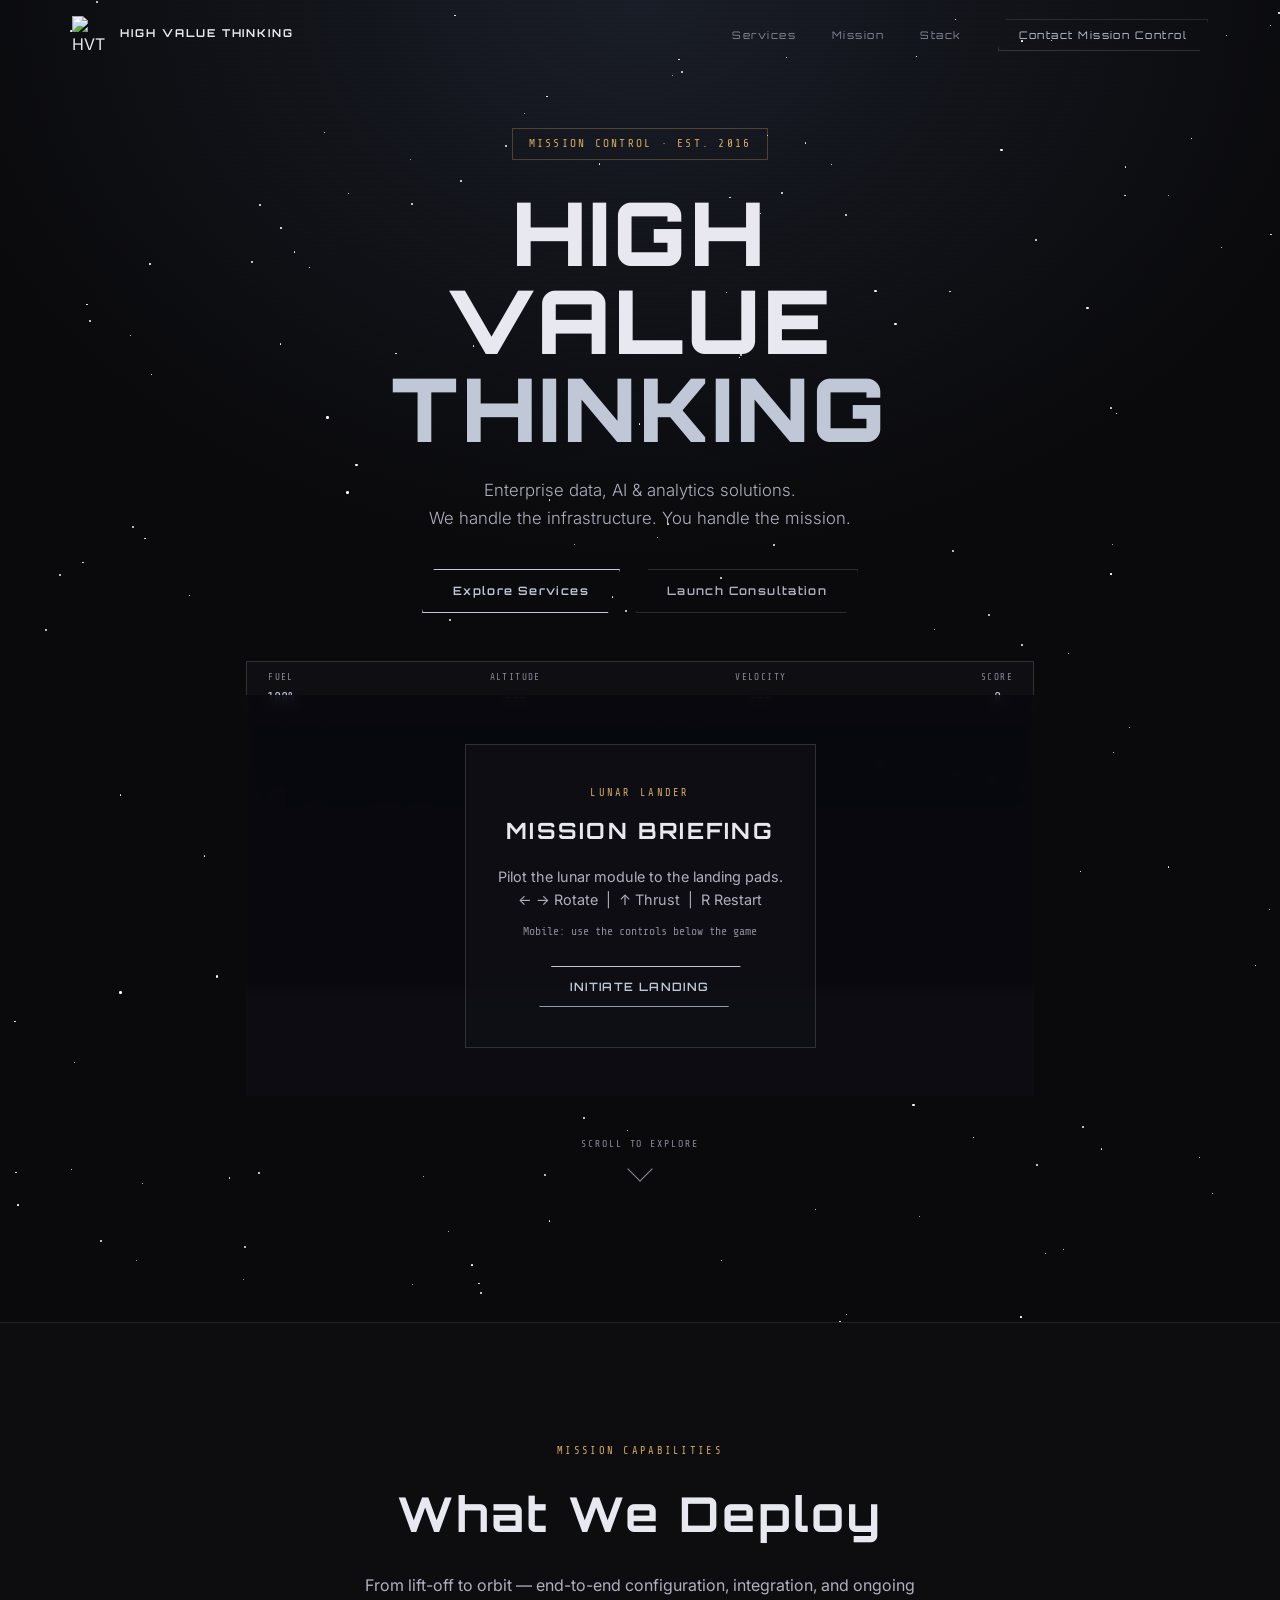
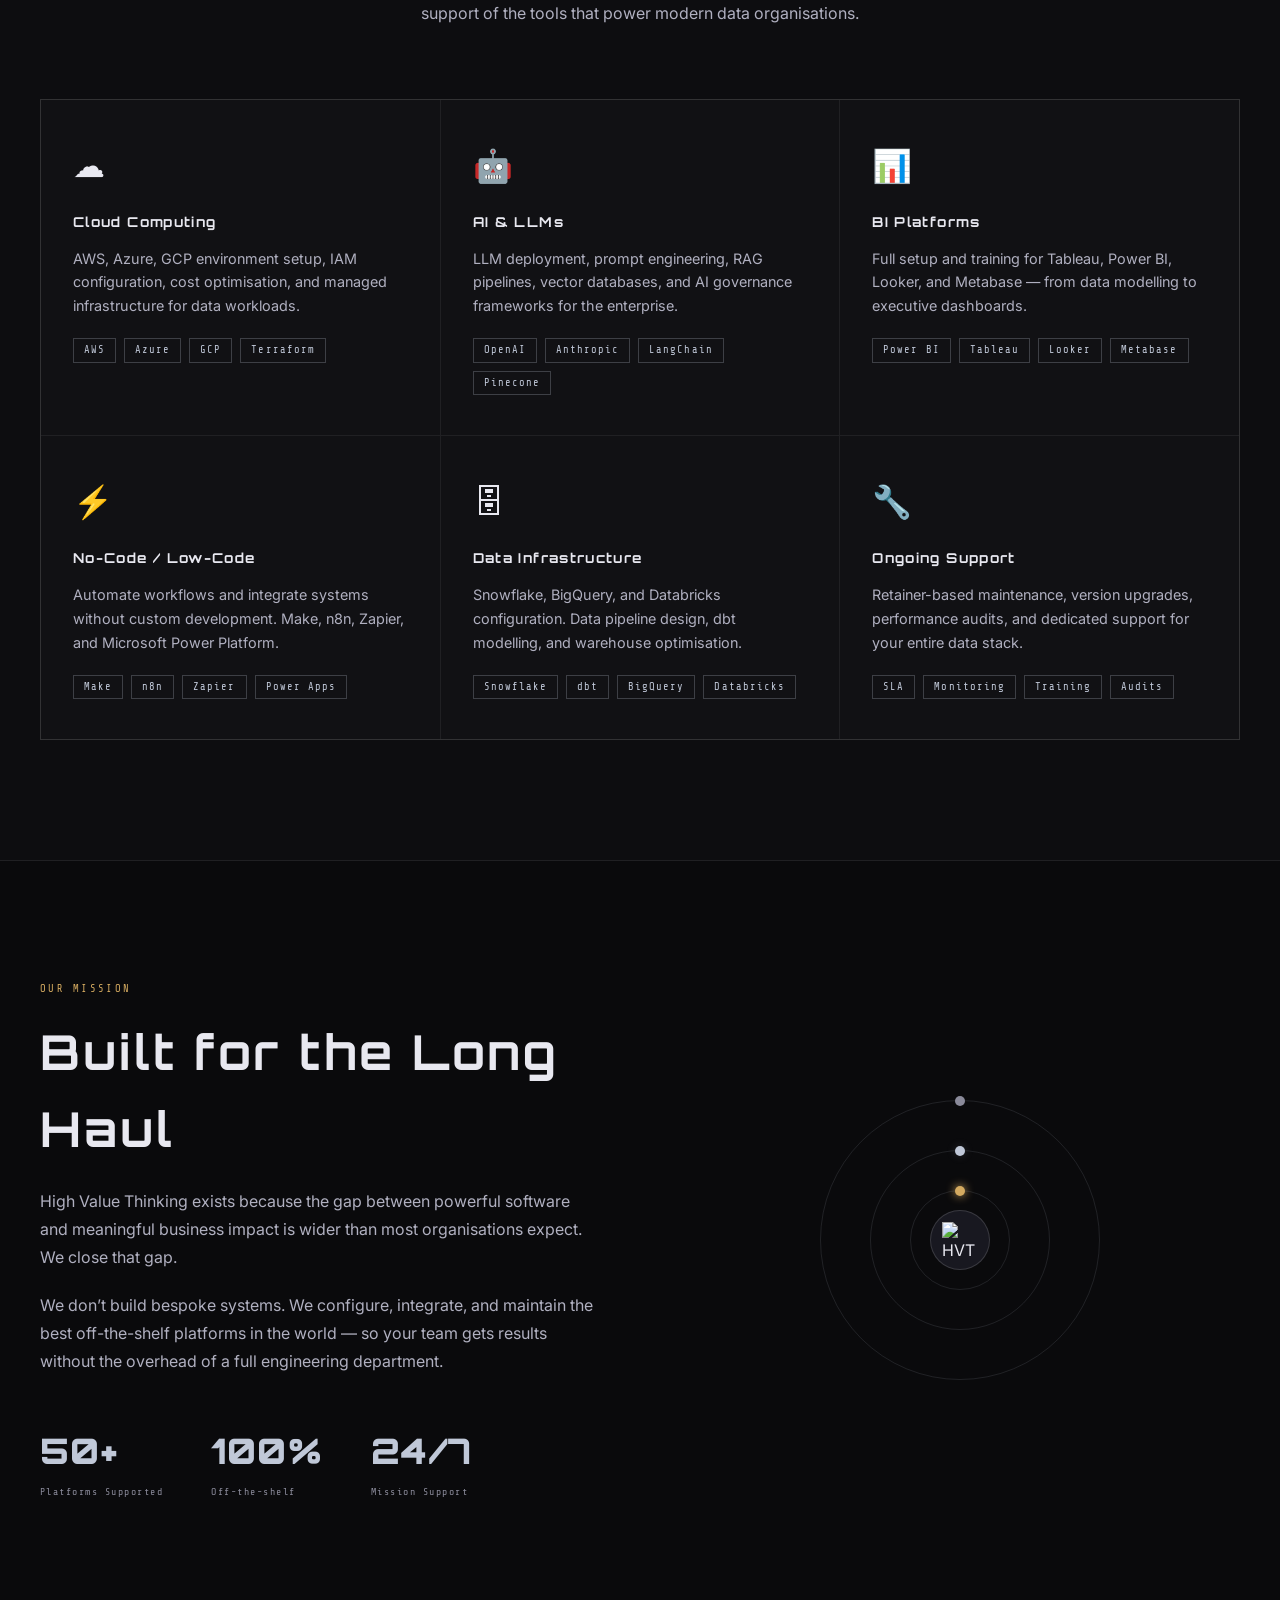
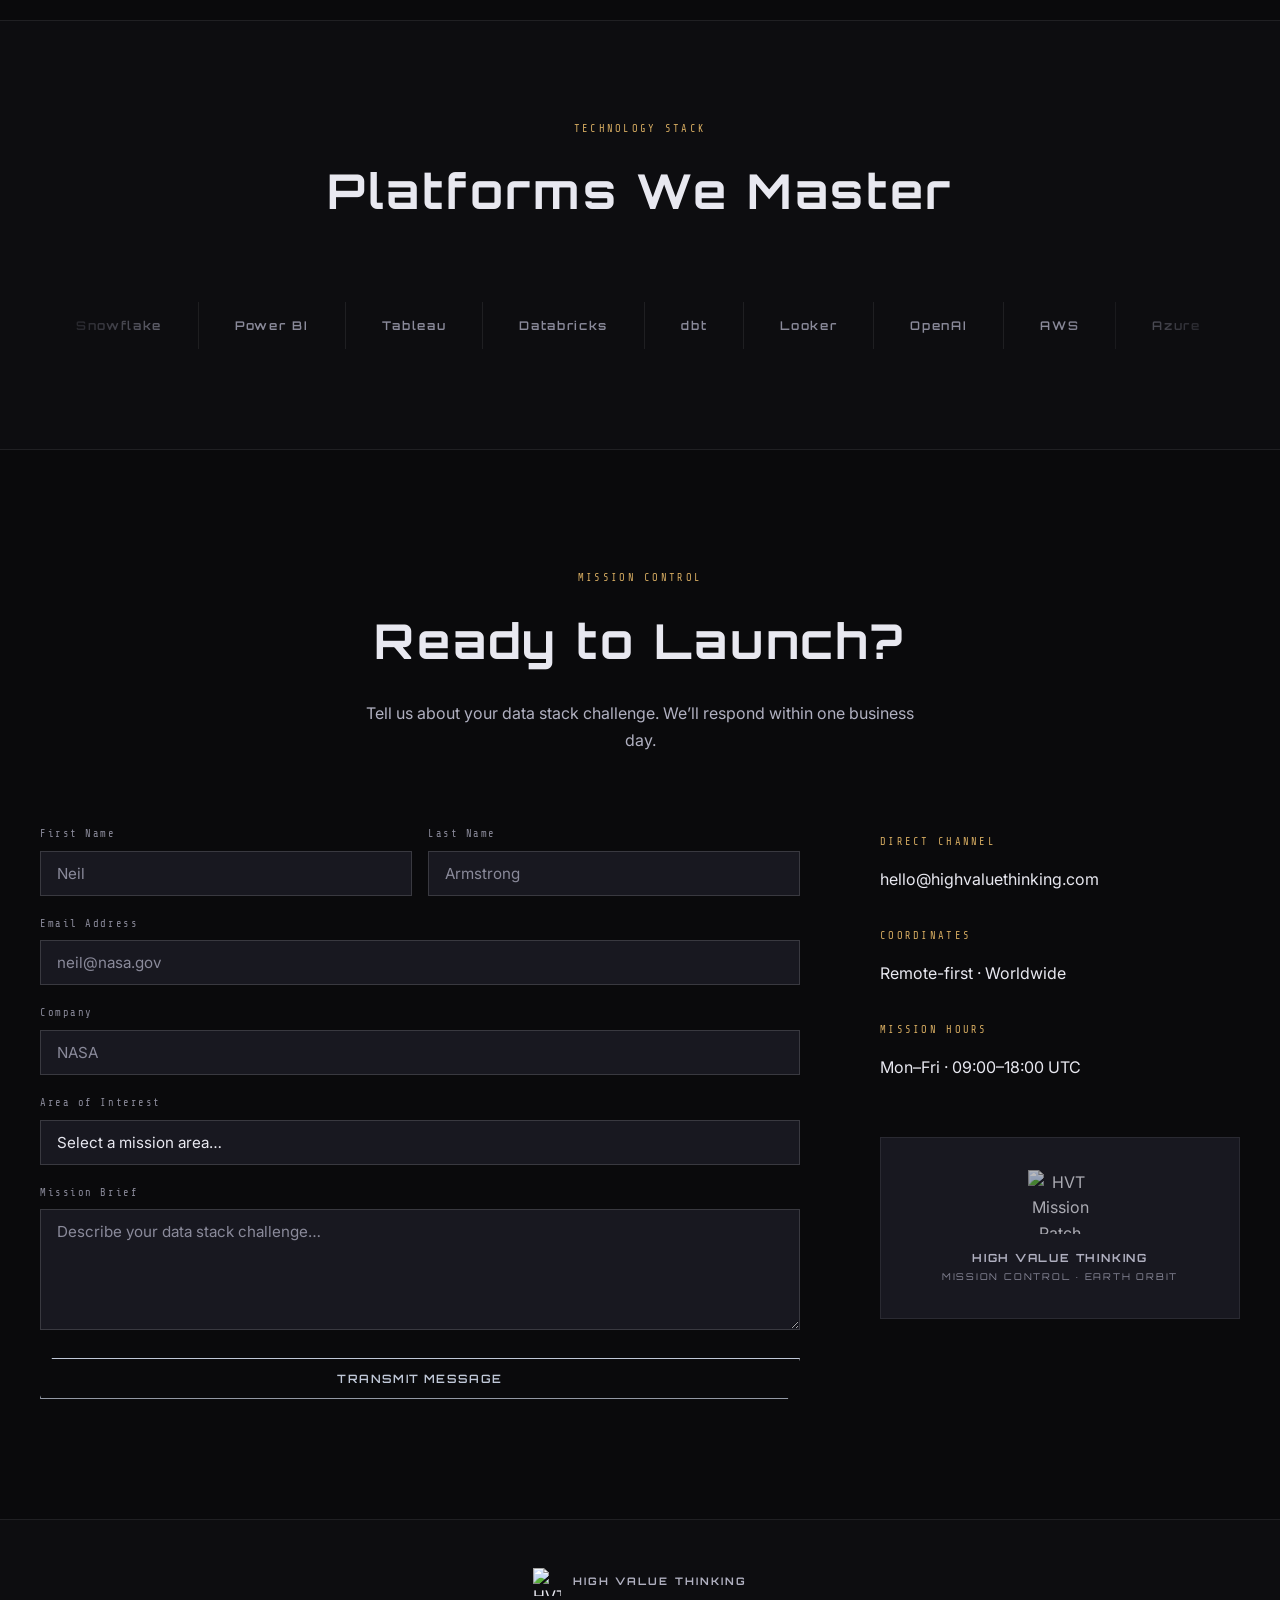
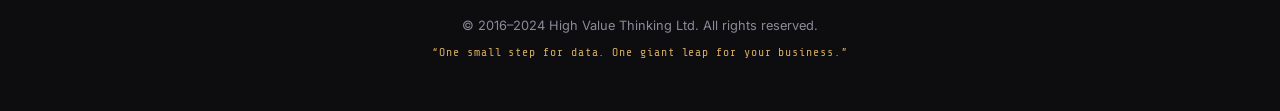
==== commit a688ae25: "Switch all logo references from logo.svg to logo.png; update favicon type to image/png" ====
--- a/index.html
+++ b/index.html
@@ -5,7 +5,7 @@
   <meta name="viewport" content="width=device-width, initial-scale=1.0" />
   <title>High Value Thinking | HVT</title>
   <meta name="description" content="High Value Thinking — setup, configuration, and maintenance of data, AI, and analytics software. Cloud computing, LLMs, BI platforms, and no-code automation." />
-  <link rel="icon" type="image/svg+xml" href="/logo.svg" />
+  <link rel="icon" type="image/png" href="/logo.png" />
   <link rel="preconnect" href="https://fonts.googleapis.com" />
   <link rel="preconnect" href="https://fonts.gstatic.com" crossorigin />
   <link href="https://fonts.googleapis.com/css2?family=Orbitron:wght@400;600;700;900&family=Share+Tech+Mono&family=Inter:wght@300;400;500&display=swap" rel="stylesheet" />
@@ -17,7 +17,7 @@
 <nav id="nav">
   <div class="nav-inner">
     <a href="#" class="nav-logo">
-      <img src="/logo.svg" alt="HVT Logo" class="logo-img" />
+      <img src="/logo.png" alt="HVT Logo" class="logo-img" />
       <span class="logo-text">HIGH VALUE THINKING</span>
     </a>
     <ul class="nav-links">
@@ -147,7 +147,7 @@
         <div class="orbit o1"><div class="planet p1"></div></div>
         <div class="orbit o2"><div class="planet p2"></div></div>
         <div class="orbit o3"><div class="planet p3"></div></div>
-        <div class="core"><img src="/logo.svg" alt="HVT" class="orbit-logo" /></div>
+        <div class="core"><img src="/logo.png" alt="HVT" class="orbit-logo" /></div>
       </div>
     </div>
   </div>
@@ -230,7 +230,7 @@
           <p class="contact-detail">Mon&ndash;Fri &middot; 09:00&ndash;18:00 UTC</p>
         </div>
         <div class="mission-patch">
-          <img src="/logo.svg" alt="HVT Mission Patch" />
+          <img src="/logo.png" alt="HVT Mission Patch" />
           <p>HIGH VALUE THINKING<br/><span>MISSION CONTROL &middot; EARTH ORBIT</span></p>
         </div>
       </div>
@@ -242,7 +242,7 @@
 <footer>
   <div class="footer-inner">
     <div class="footer-logo">
-      <img src="/logo.svg" alt="HVT" />
+      <img src="/logo.png" alt="HVT" />
       <span>HIGH VALUE THINKING</span>
     </div>
     <p class="footer-copy">&copy; 2016&ndash;2024 High Value Thinking Ltd. All rights reserved.</p>
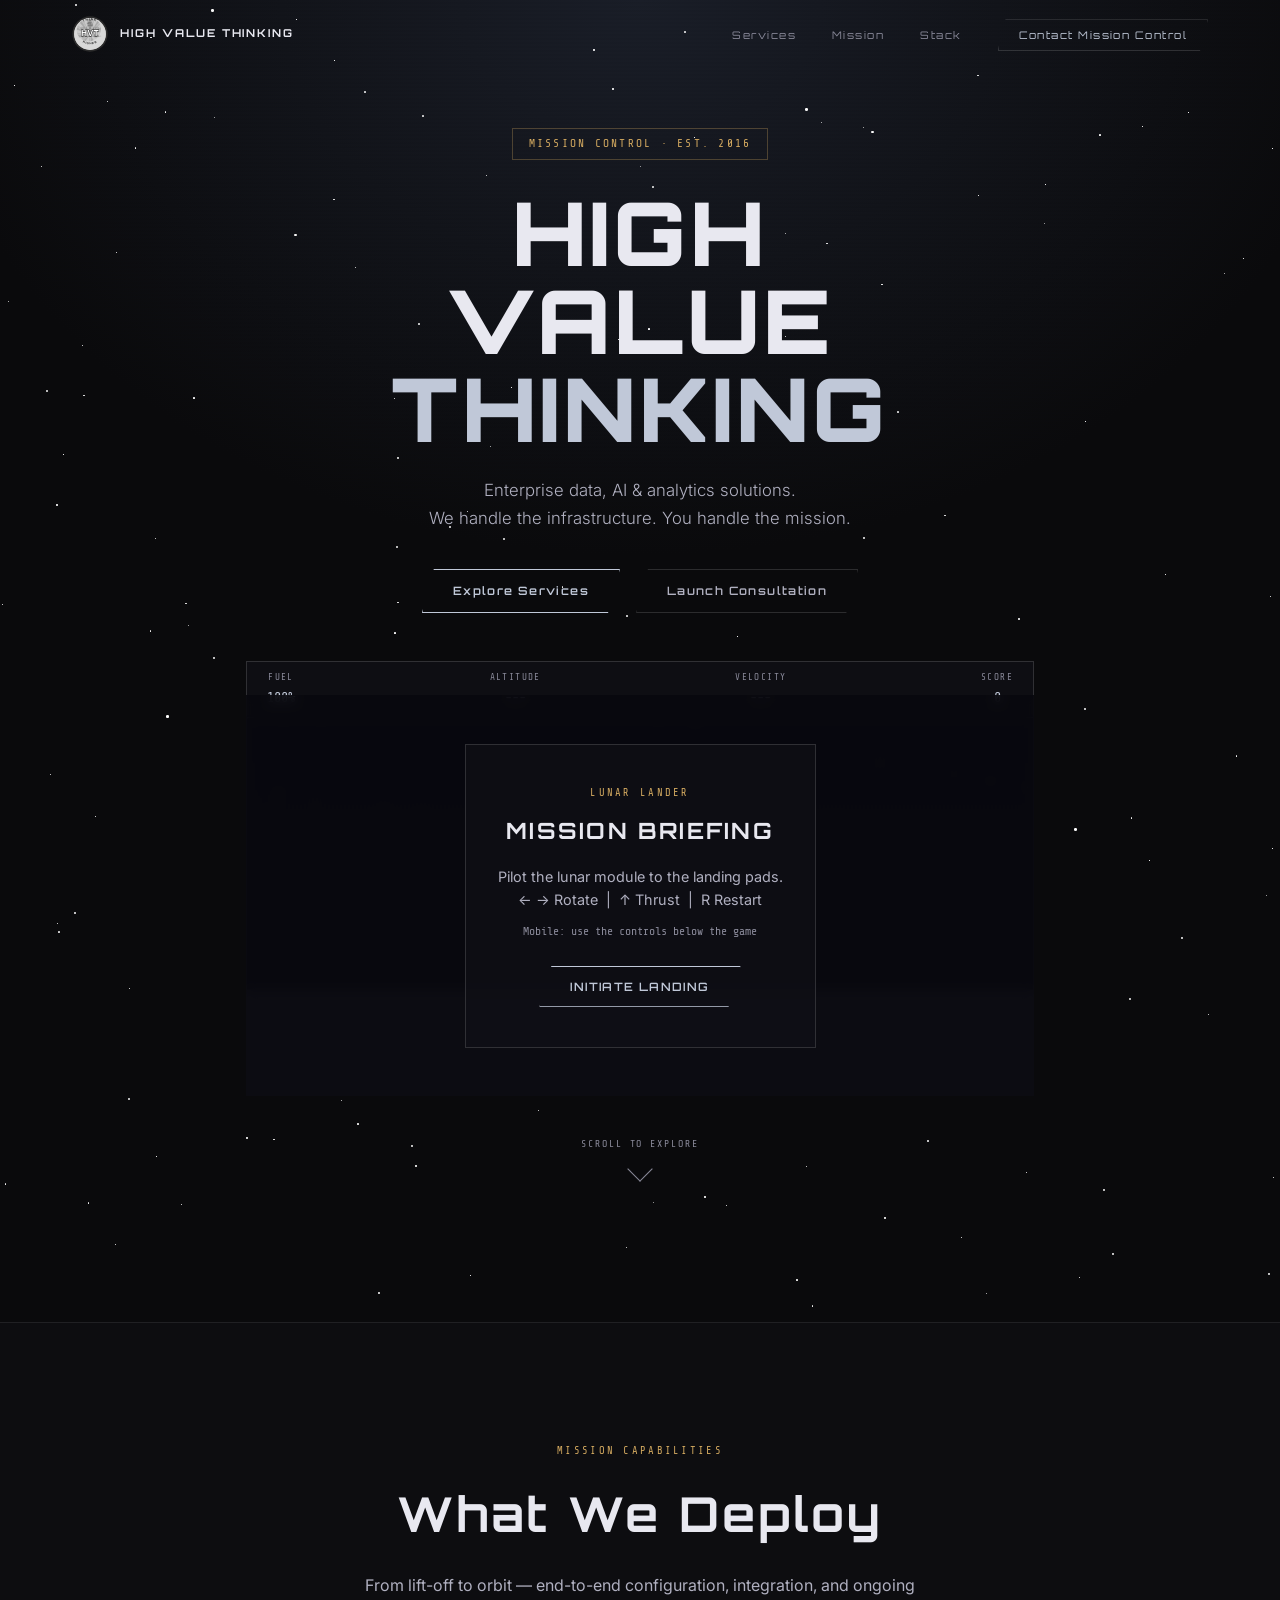
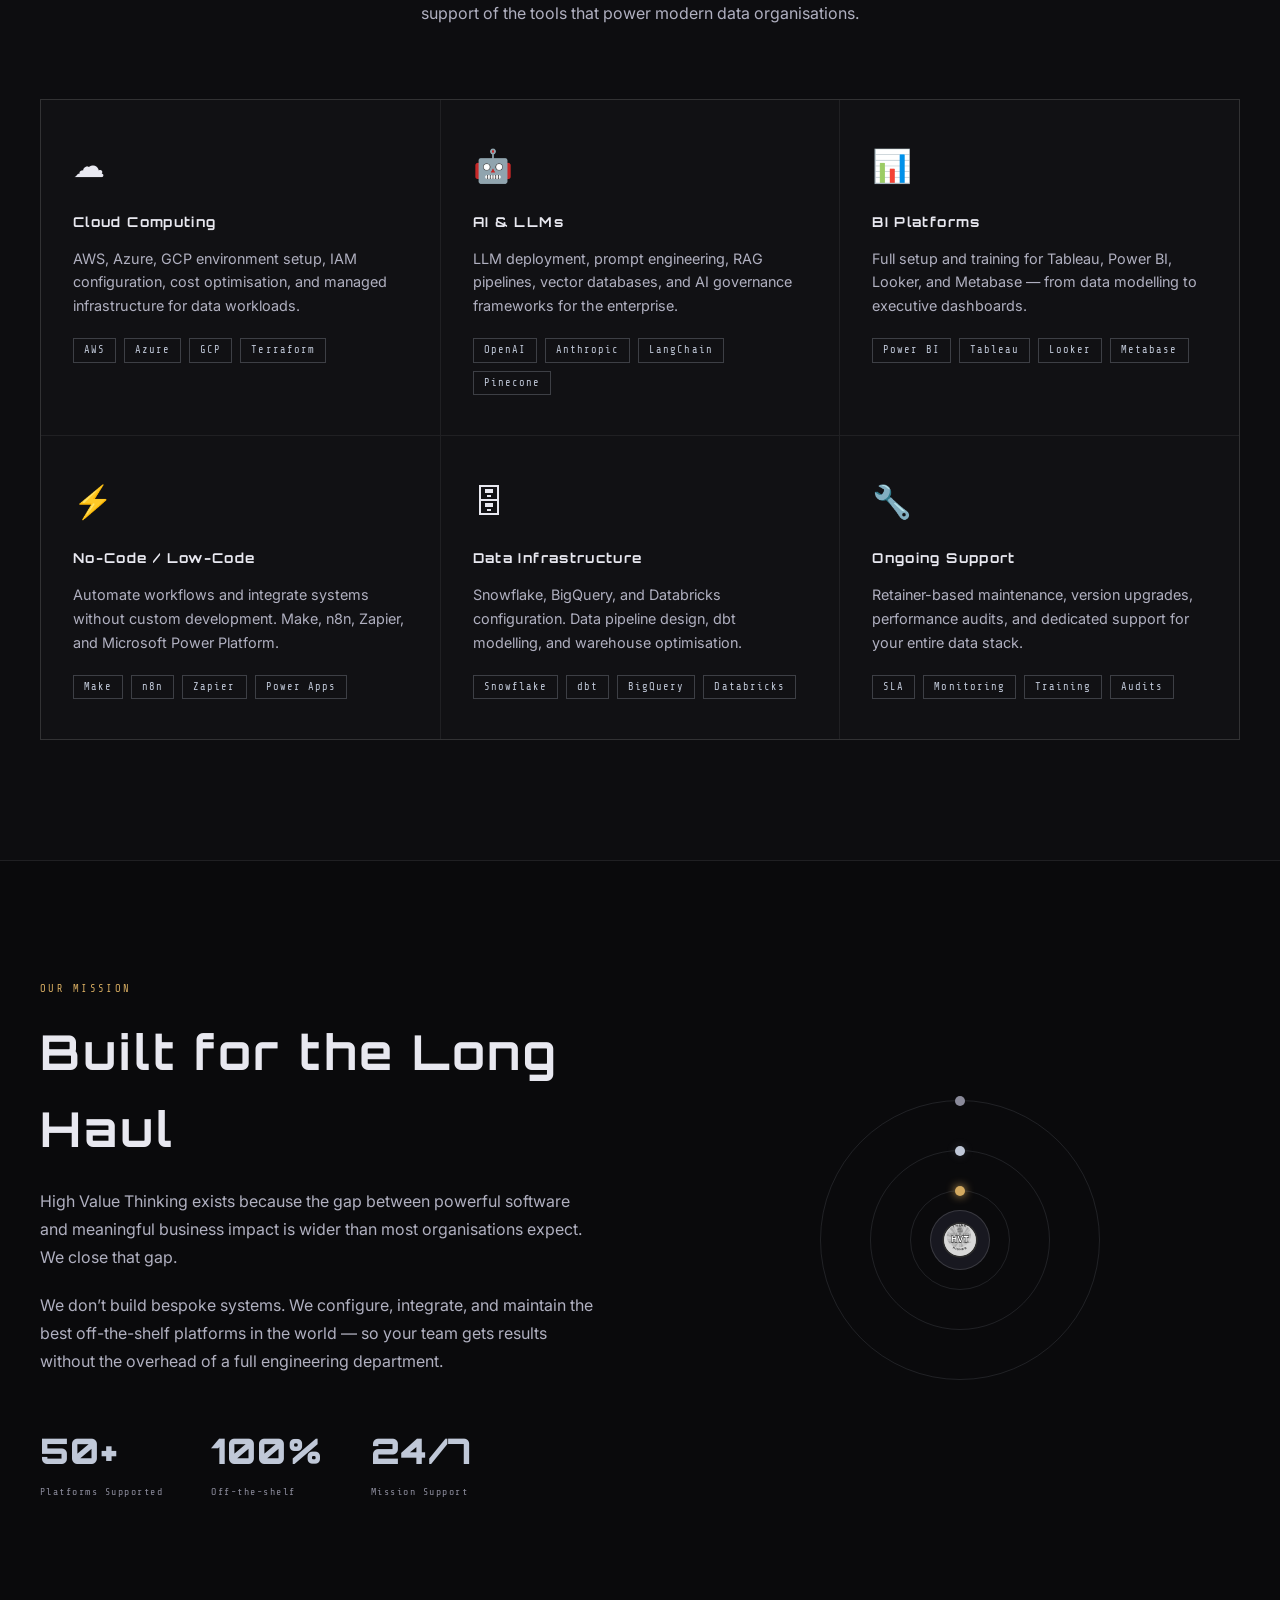
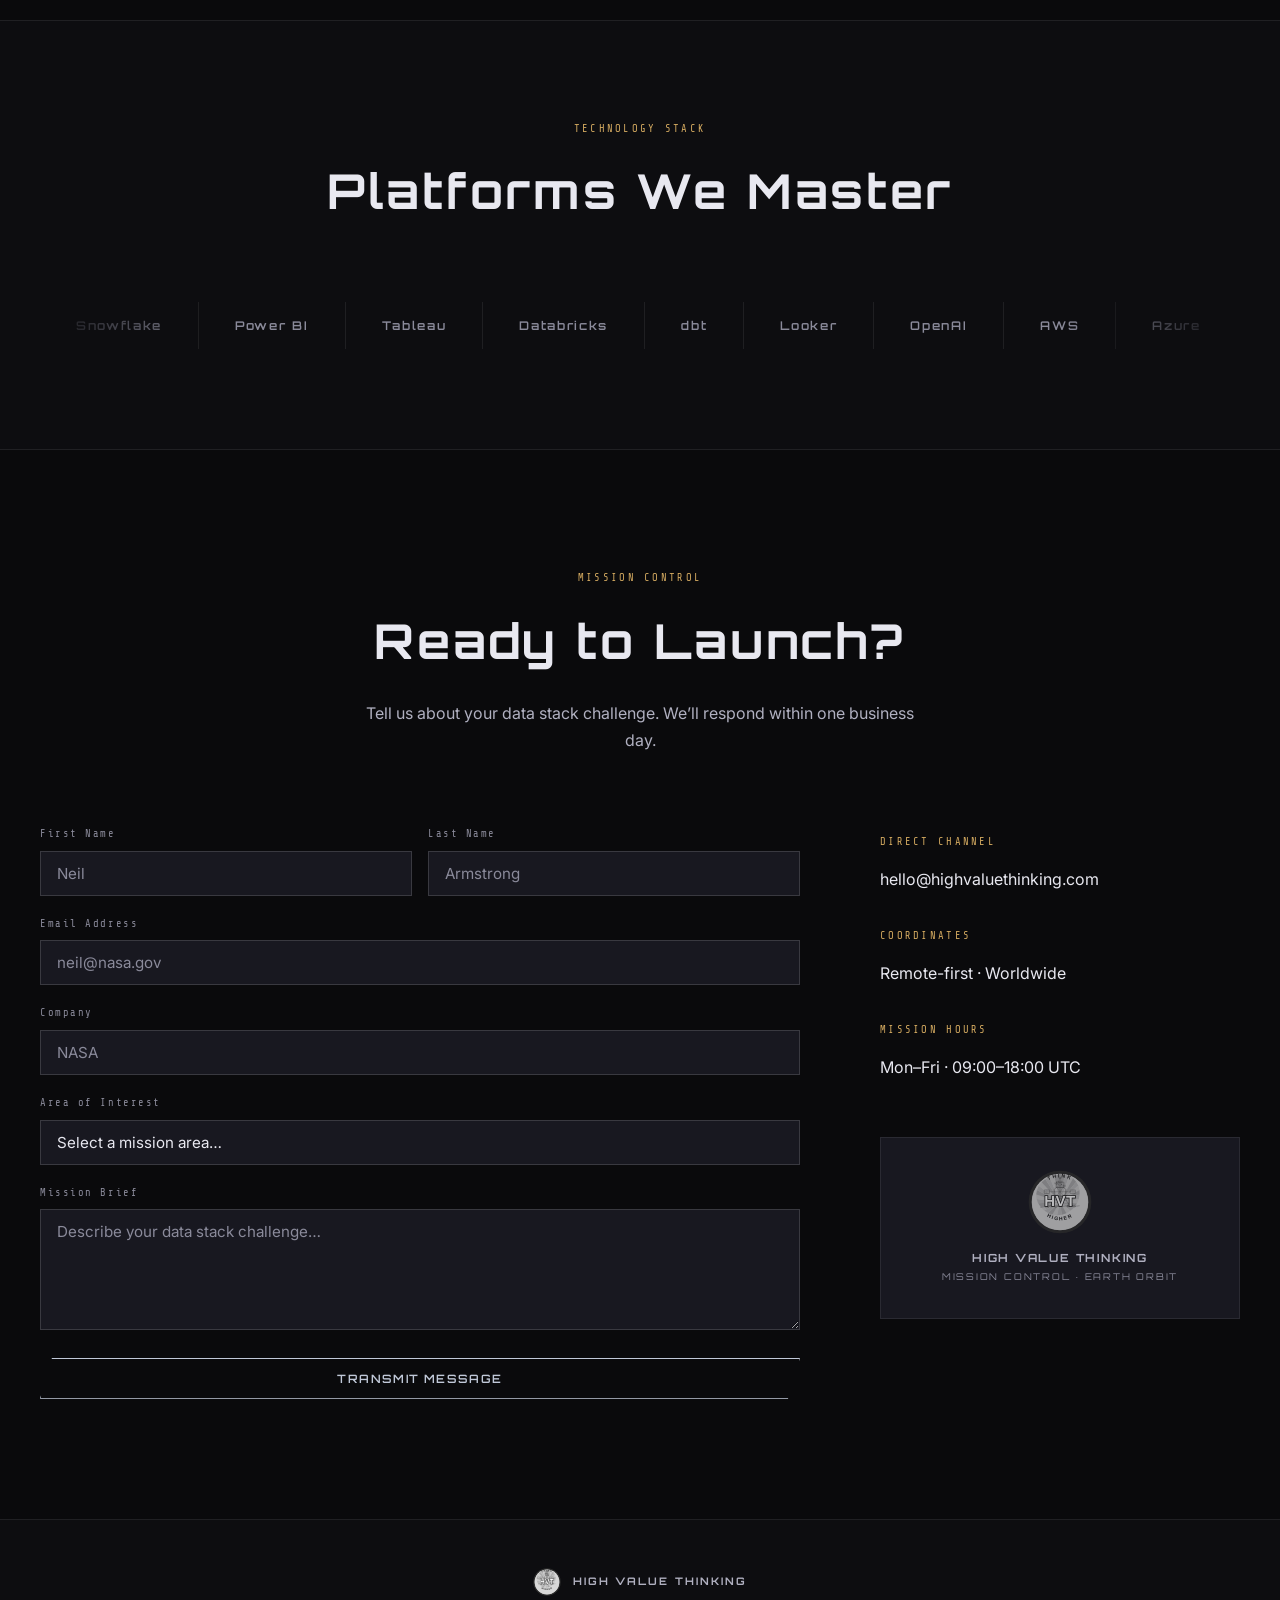
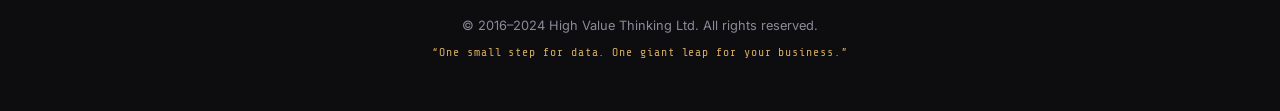
==== commit b80d982c: "Replace logo.png with proper logo.svg recreating the reference image exactly" ====
--- a/index.html
+++ b/index.html
@@ -5,7 +5,7 @@
   <meta name="viewport" content="width=device-width, initial-scale=1.0" />
   <title>High Value Thinking | HVT</title>
   <meta name="description" content="High Value Thinking — setup, configuration, and maintenance of data, AI, and analytics software. Cloud computing, LLMs, BI platforms, and no-code automation." />
-  <link rel="icon" type="image/png" href="/logo.png" />
+  <link rel="icon" type="image/svg+xml" href="/logo.svg" />
   <link rel="preconnect" href="https://fonts.googleapis.com" />
   <link rel="preconnect" href="https://fonts.gstatic.com" crossorigin />
   <link href="https://fonts.googleapis.com/css2?family=Orbitron:wght@400;600;700;900&family=Share+Tech+Mono&family=Inter:wght@300;400;500&display=swap" rel="stylesheet" />
@@ -17,7 +17,7 @@
 <nav id="nav">
   <div class="nav-inner">
     <a href="#" class="nav-logo">
-      <img src="/logo.png" alt="HVT Logo" class="logo-img" />
+      <img src="/logo.svg" alt="HVT Logo" class="logo-img" />
       <span class="logo-text">HIGH VALUE THINKING</span>
     </a>
     <ul class="nav-links">
@@ -147,7 +147,7 @@
         <div class="orbit o1"><div class="planet p1"></div></div>
         <div class="orbit o2"><div class="planet p2"></div></div>
         <div class="orbit o3"><div class="planet p3"></div></div>
-        <div class="core"><img src="/logo.png" alt="HVT" class="orbit-logo" /></div>
+        <div class="core"><img src="/logo.svg" alt="HVT" class="orbit-logo" /></div>
       </div>
     </div>
   </div>
@@ -230,7 +230,7 @@
           <p class="contact-detail">Mon&ndash;Fri &middot; 09:00&ndash;18:00 UTC</p>
         </div>
         <div class="mission-patch">
-          <img src="/logo.png" alt="HVT Mission Patch" />
+          <img src="/logo.svg" alt="HVT Mission Patch" />
           <p>HIGH VALUE THINKING<br/><span>MISSION CONTROL &middot; EARTH ORBIT</span></p>
         </div>
       </div>
@@ -242,7 +242,7 @@
 <footer>
   <div class="footer-inner">
     <div class="footer-logo">
-      <img src="/logo.png" alt="HVT" />
+      <img src="/logo.svg" alt="HVT" />
       <span>HIGH VALUE THINKING</span>
     </div>
     <p class="footer-copy">&copy; 2016&ndash;2024 High Value Thinking Ltd. All rights reserved.</p>
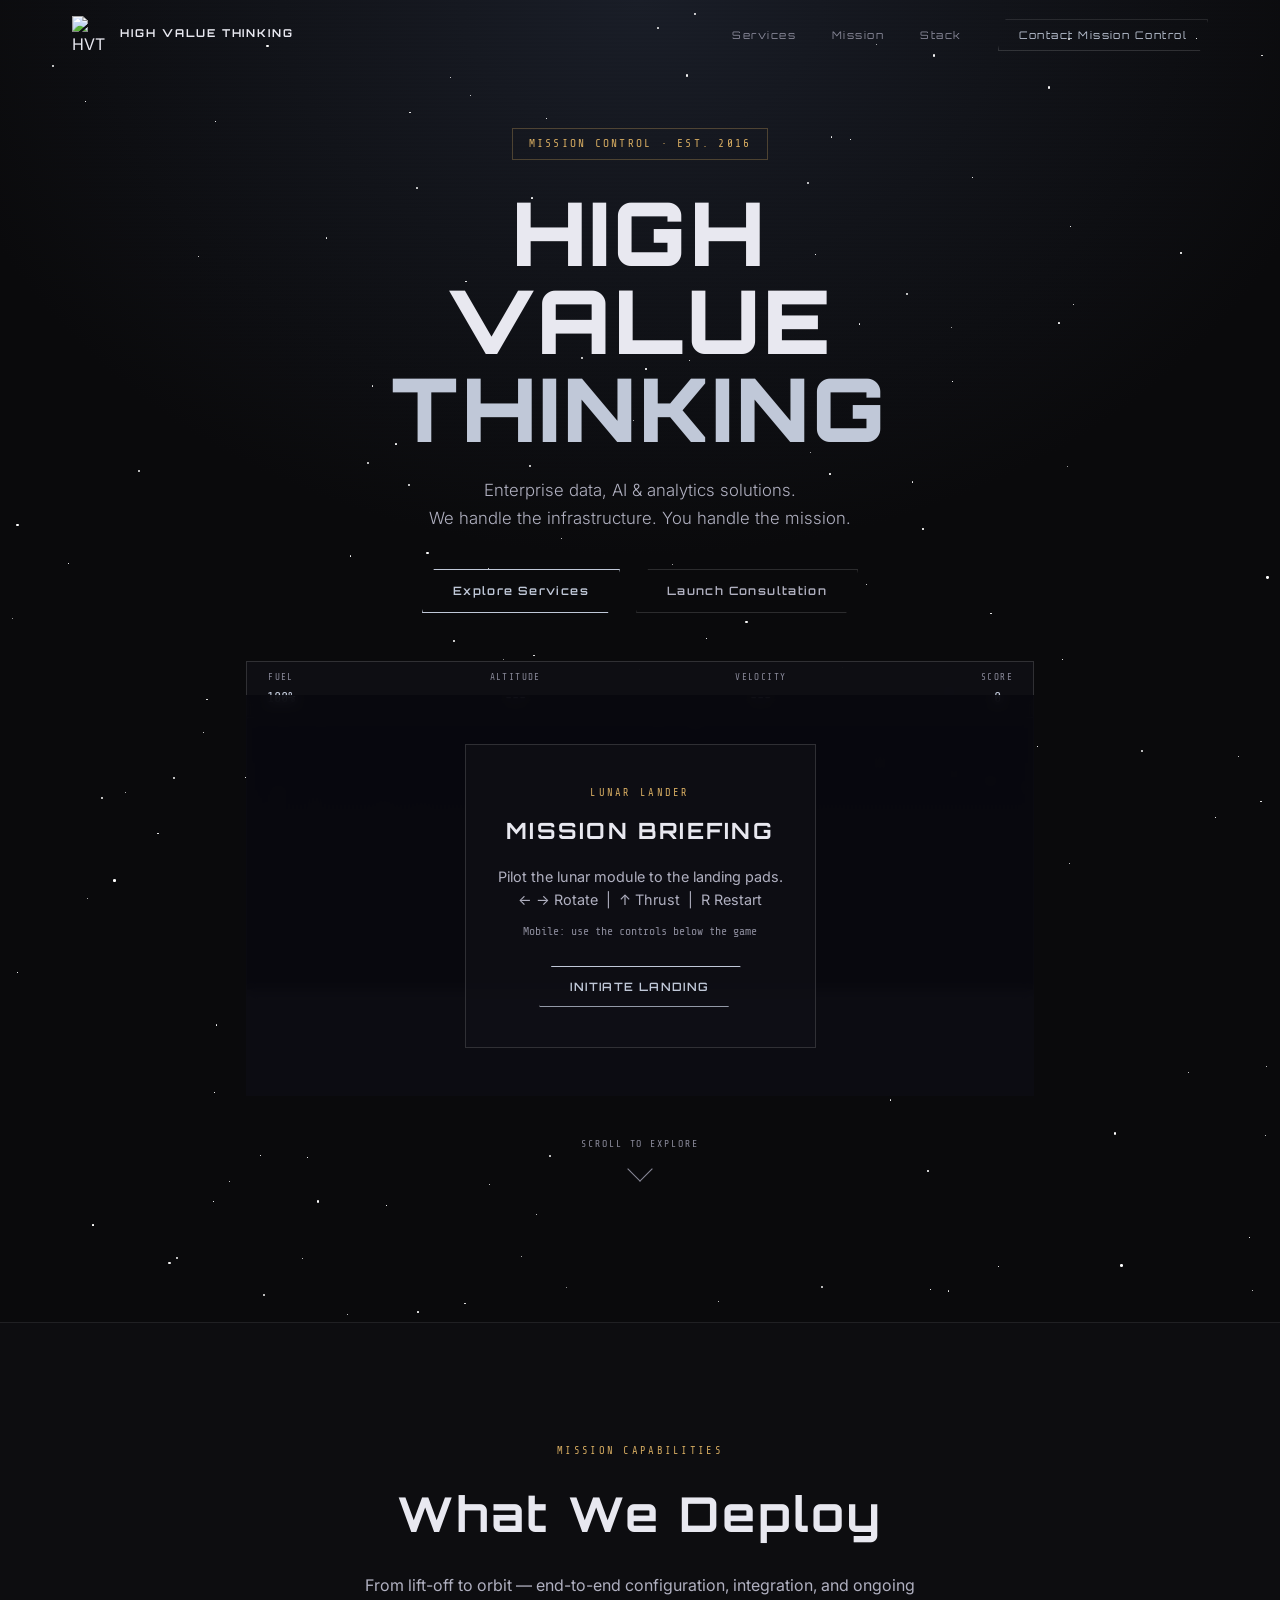
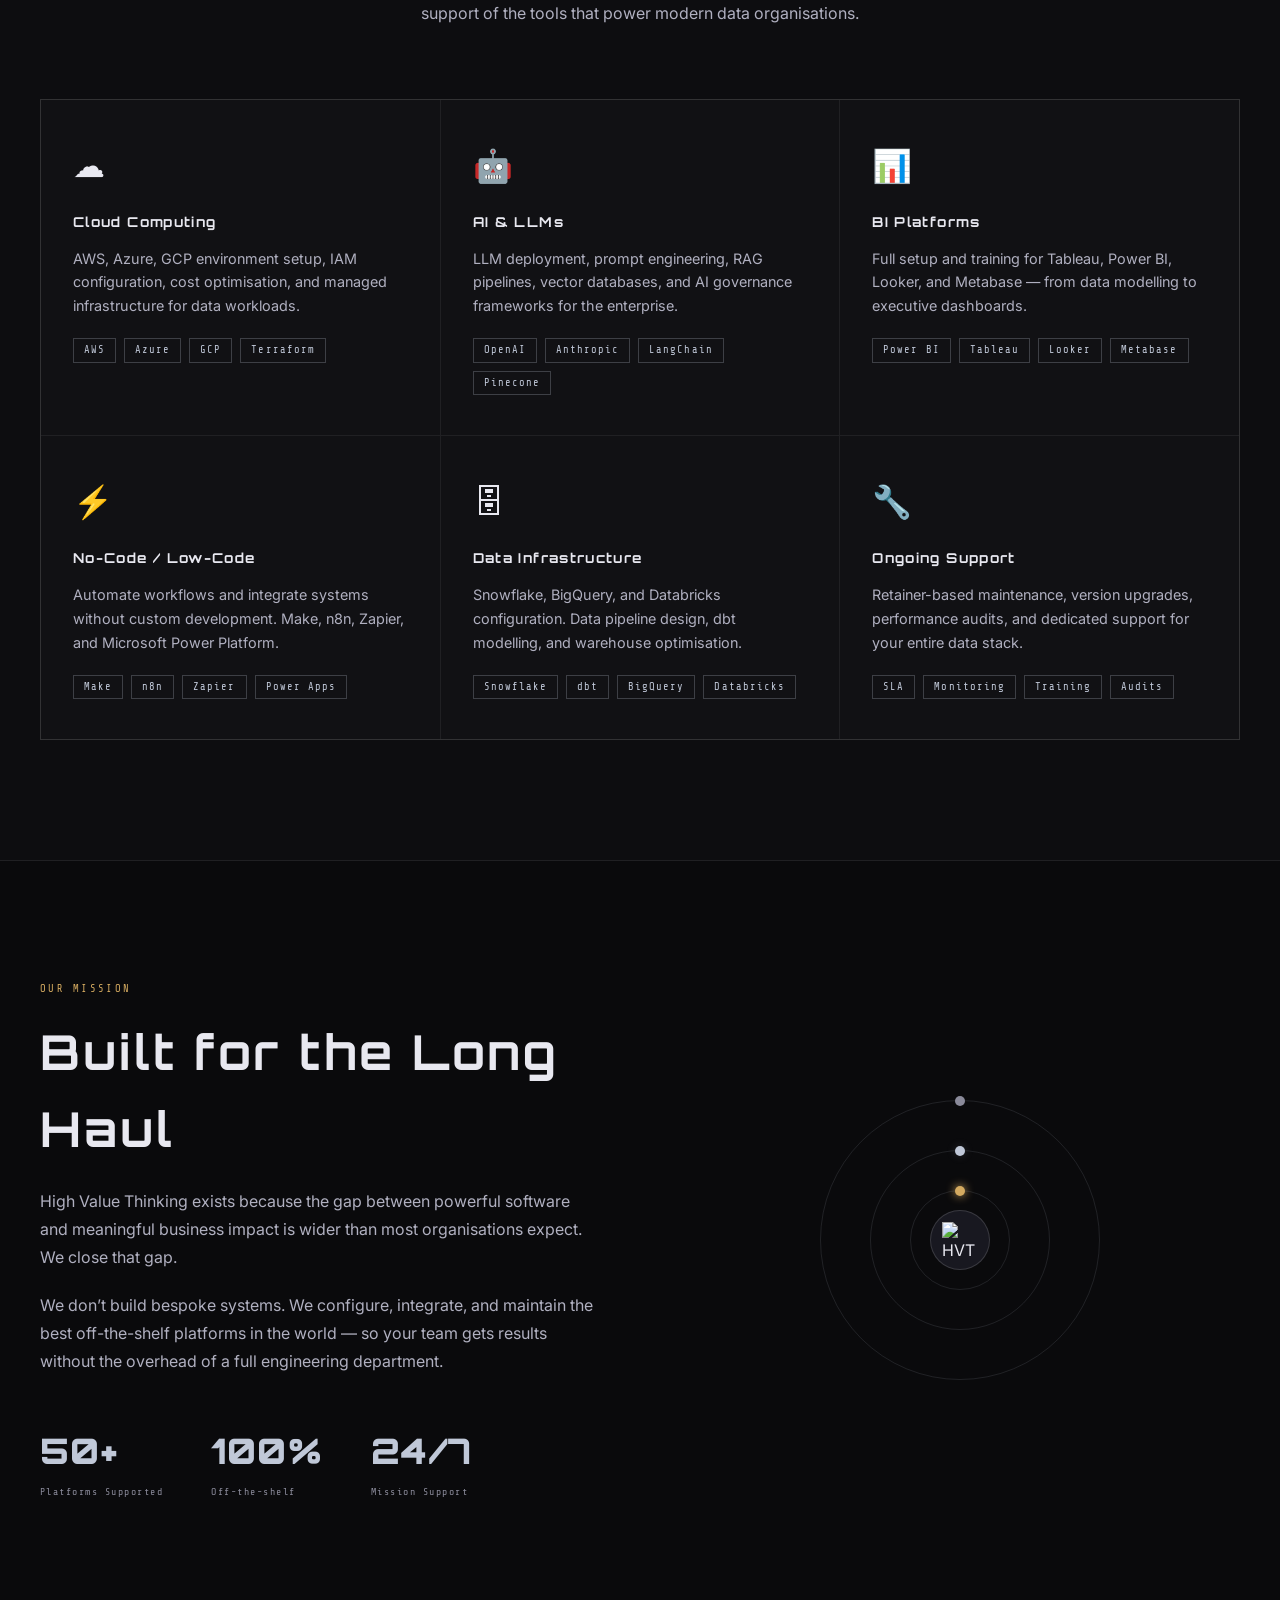
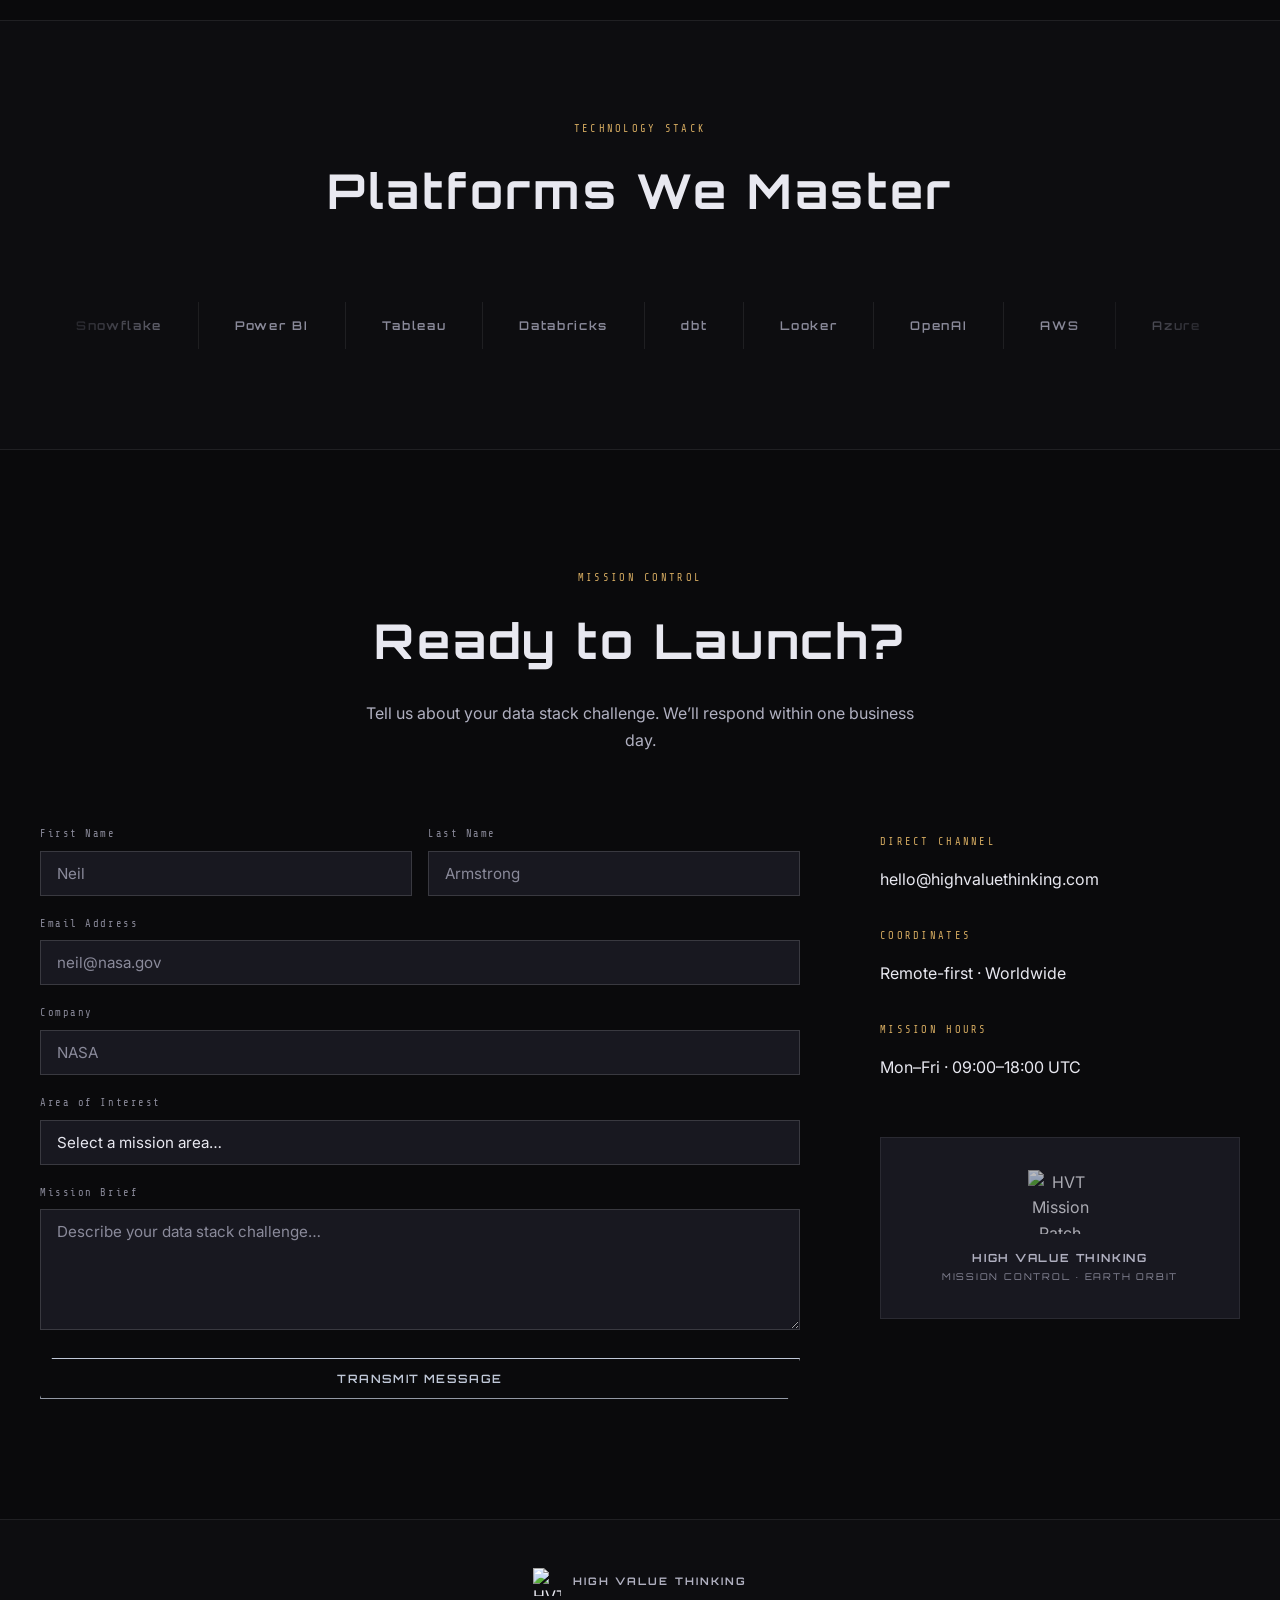
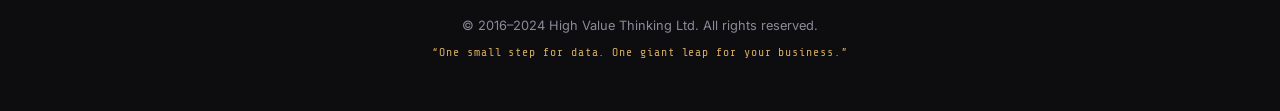
==== commit d19af7c6: "Use logo.png everywhere, remove all logo.svg references" ====
--- a/index.html
+++ b/index.html
@@ -5,7 +5,7 @@
   <meta name="viewport" content="width=device-width, initial-scale=1.0" />
   <title>High Value Thinking | HVT</title>
   <meta name="description" content="High Value Thinking — setup, configuration, and maintenance of data, AI, and analytics software. Cloud computing, LLMs, BI platforms, and no-code automation." />
-  <link rel="icon" type="image/svg+xml" href="/logo.svg" />
+  <link rel="icon" type="image/png" href="/logo.png" />
   <link rel="preconnect" href="https://fonts.googleapis.com" />
   <link rel="preconnect" href="https://fonts.gstatic.com" crossorigin />
   <link href="https://fonts.googleapis.com/css2?family=Orbitron:wght@400;600;700;900&family=Share+Tech+Mono&family=Inter:wght@300;400;500&display=swap" rel="stylesheet" />
@@ -17,7 +17,7 @@
 <nav id="nav">
   <div class="nav-inner">
     <a href="#" class="nav-logo">
-      <img src="/logo.svg" alt="HVT Logo" class="logo-img" />
+      <img src="/logo.png" alt="HVT Logo" class="logo-img" />
       <span class="logo-text">HIGH VALUE THINKING</span>
     </a>
     <ul class="nav-links">
@@ -147,7 +147,7 @@
         <div class="orbit o1"><div class="planet p1"></div></div>
         <div class="orbit o2"><div class="planet p2"></div></div>
         <div class="orbit o3"><div class="planet p3"></div></div>
-        <div class="core"><img src="/logo.svg" alt="HVT" class="orbit-logo" /></div>
+        <div class="core"><img src="/logo.png" alt="HVT" class="orbit-logo" /></div>
       </div>
     </div>
   </div>
@@ -230,7 +230,7 @@
           <p class="contact-detail">Mon&ndash;Fri &middot; 09:00&ndash;18:00 UTC</p>
         </div>
         <div class="mission-patch">
-          <img src="/logo.svg" alt="HVT Mission Patch" />
+          <img src="/logo.png" alt="HVT Mission Patch" />
           <p>HIGH VALUE THINKING<br/><span>MISSION CONTROL &middot; EARTH ORBIT</span></p>
         </div>
       </div>
@@ -242,7 +242,7 @@
 <footer>
   <div class="footer-inner">
     <div class="footer-logo">
-      <img src="/logo.svg" alt="HVT" />
+      <img src="/logo.png" alt="HVT" />
       <span>HIGH VALUE THINKING</span>
     </div>
     <p class="footer-copy">&copy; 2016&ndash;2024 High Value Thinking Ltd. All rights reserved.</p>
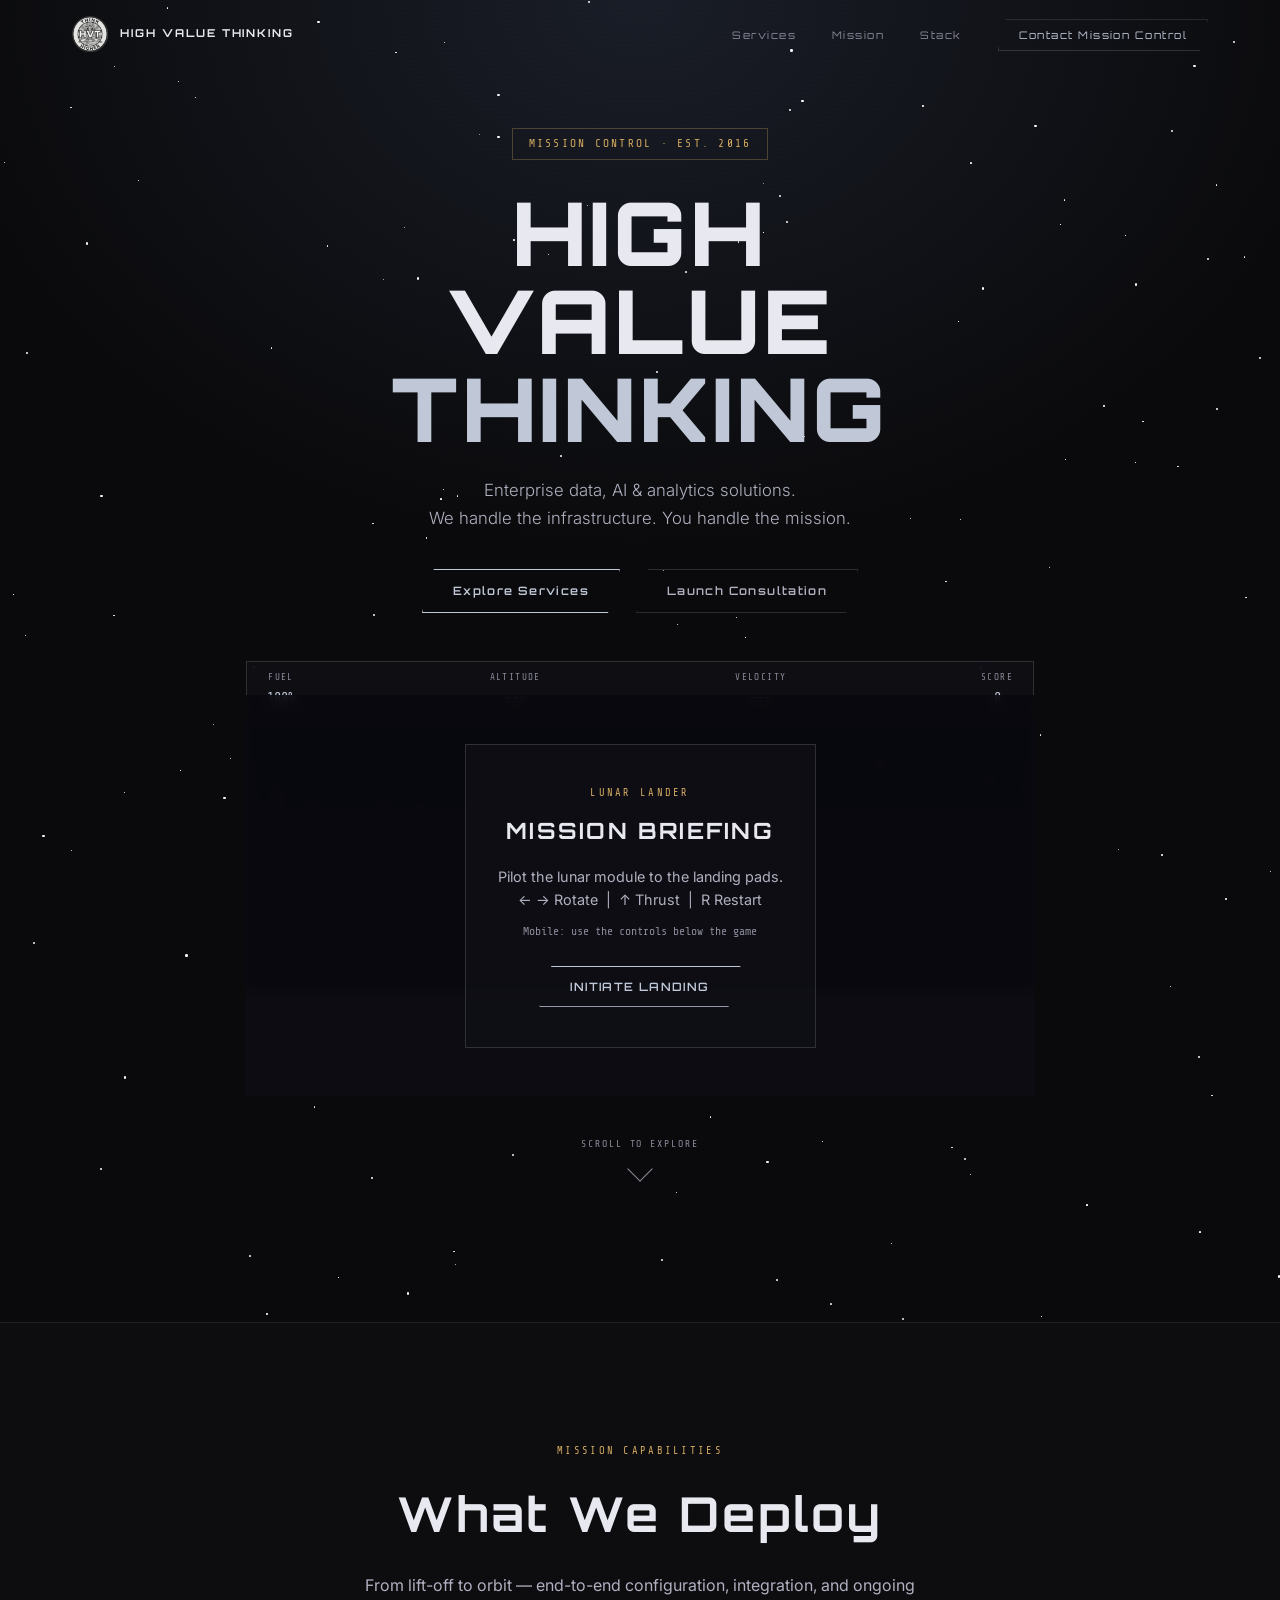
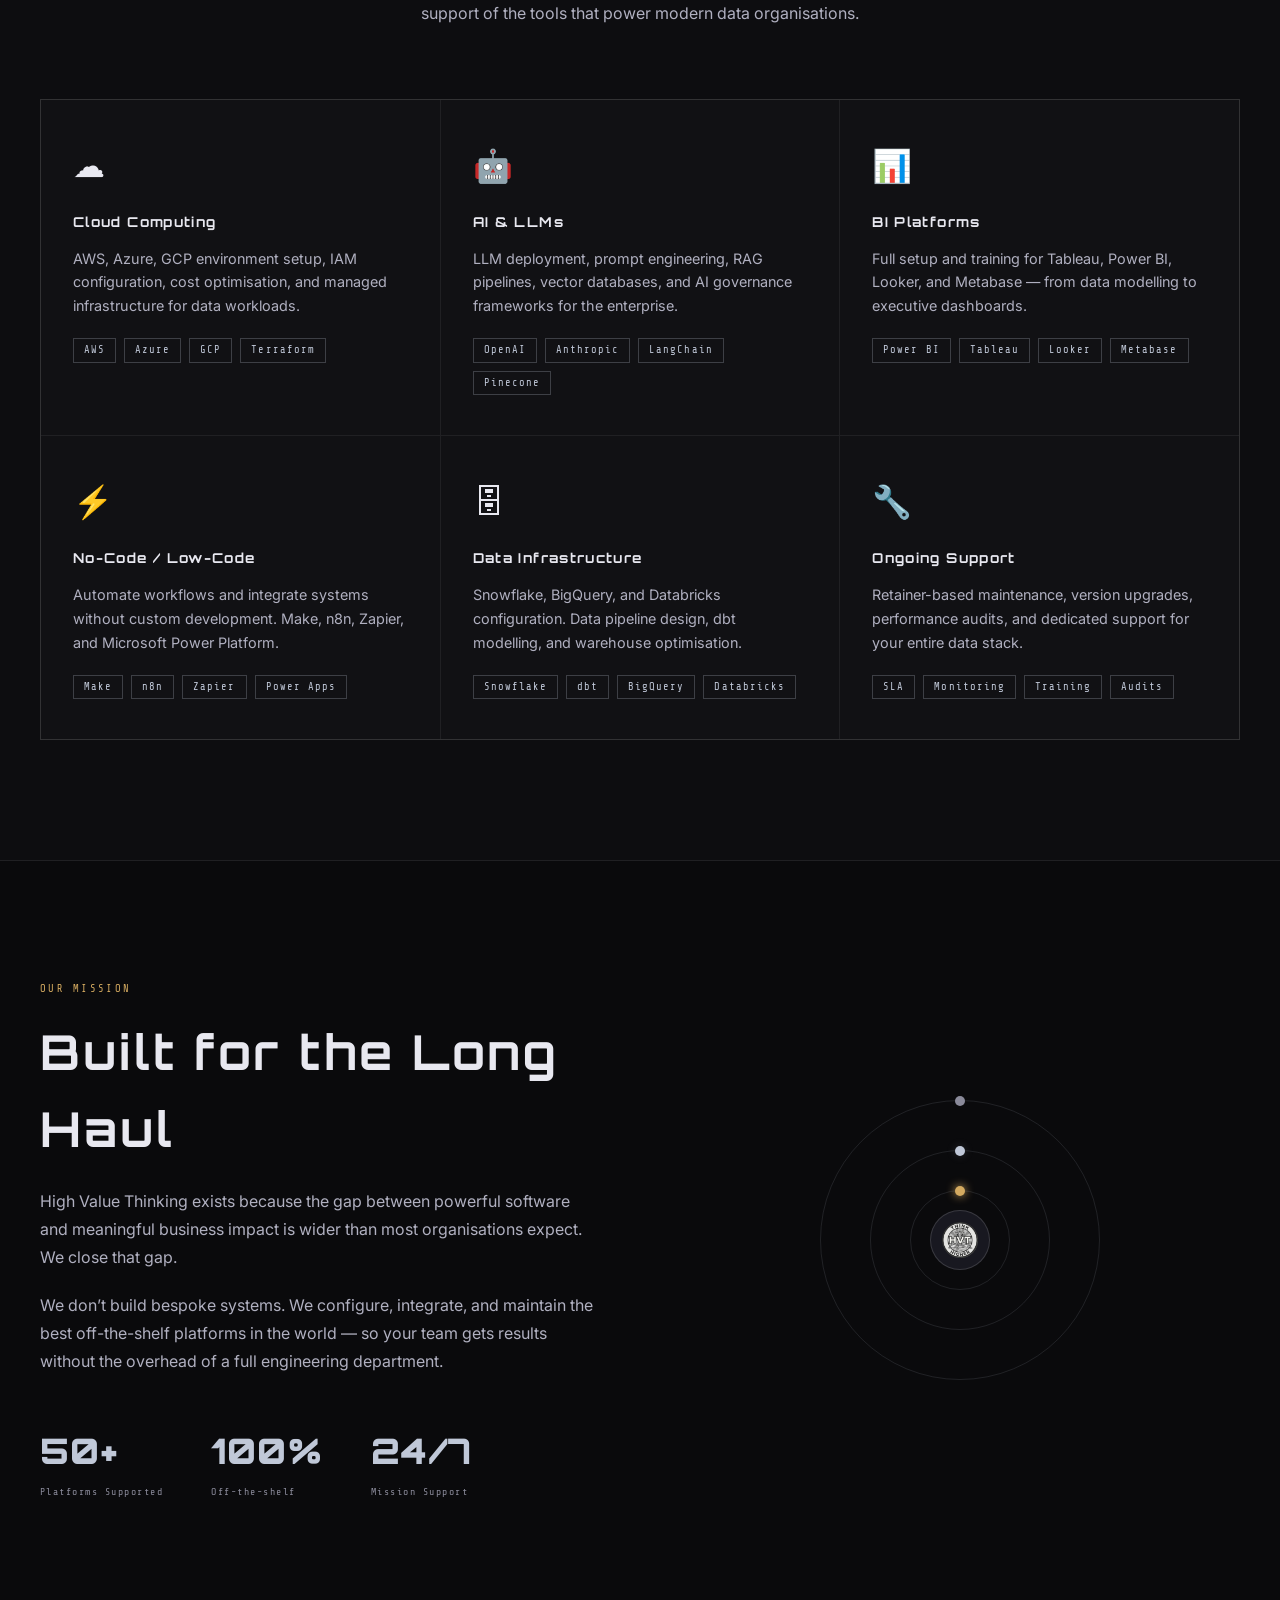
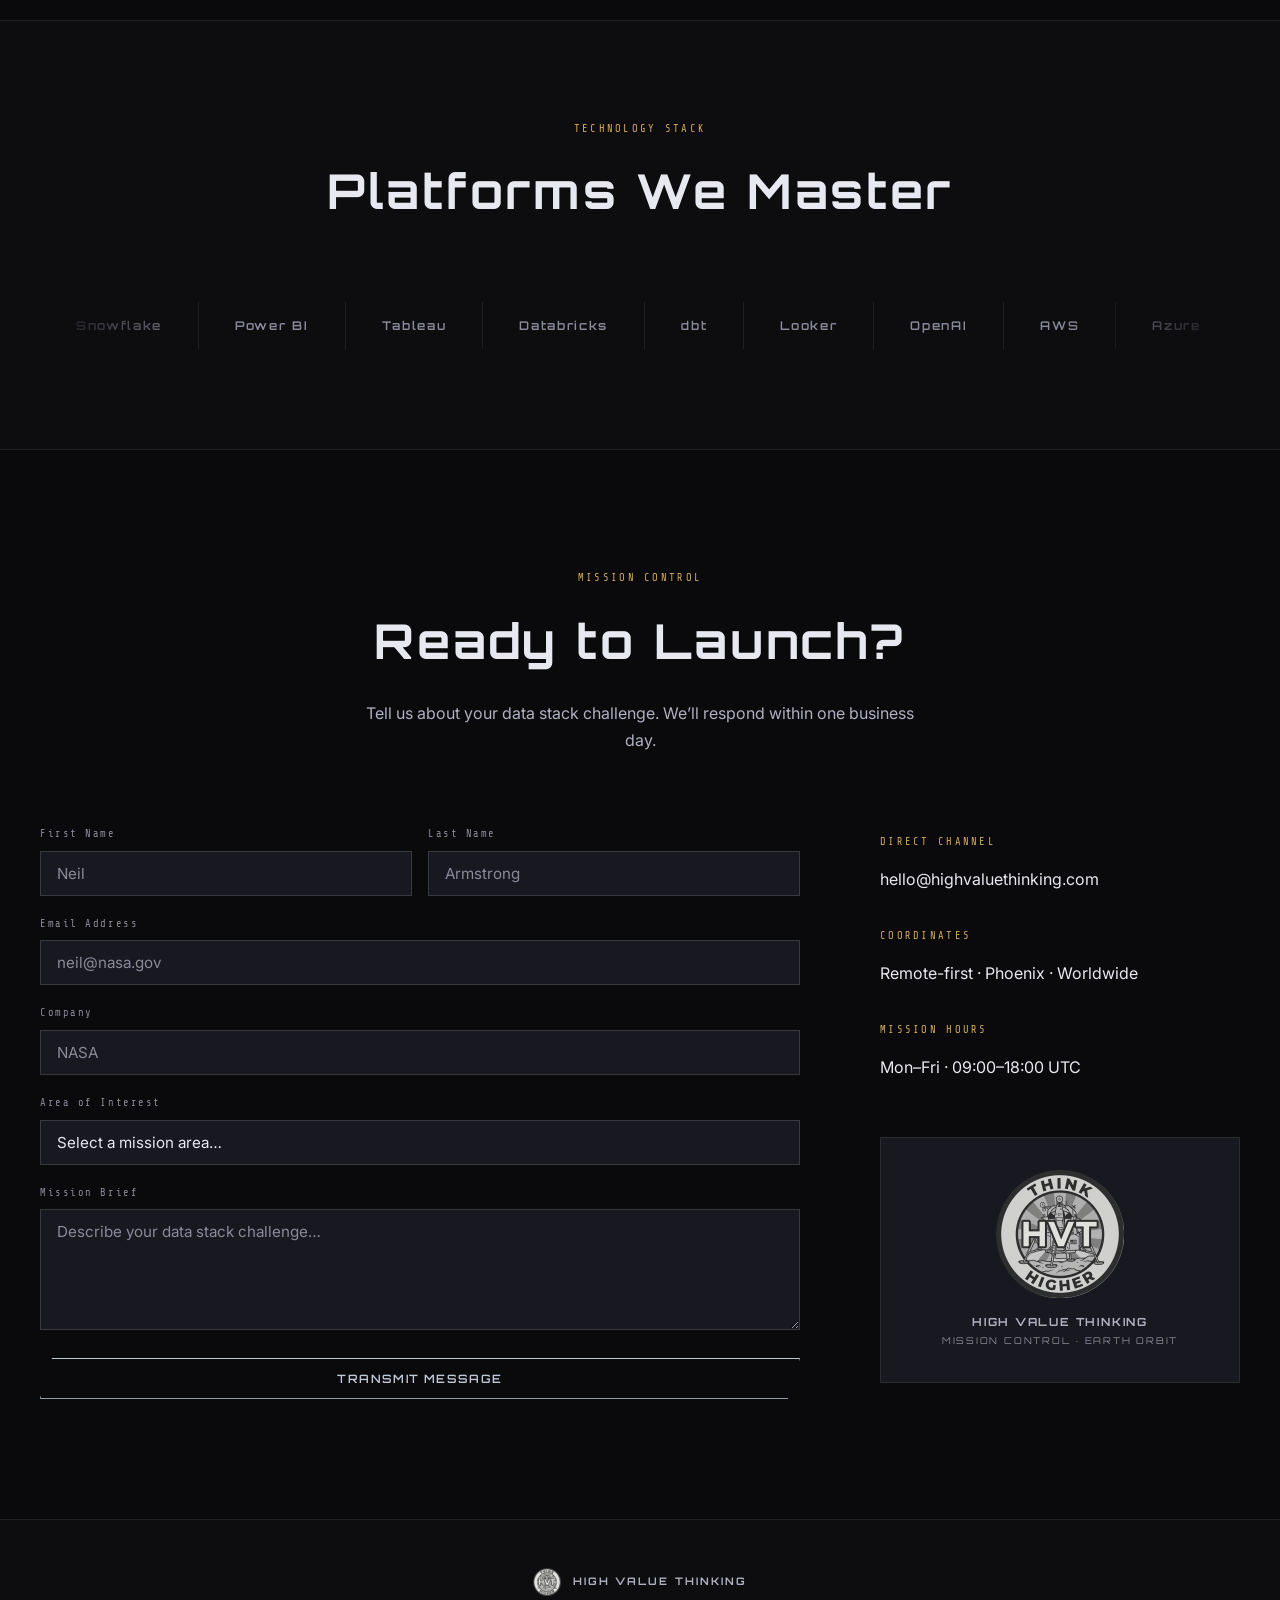
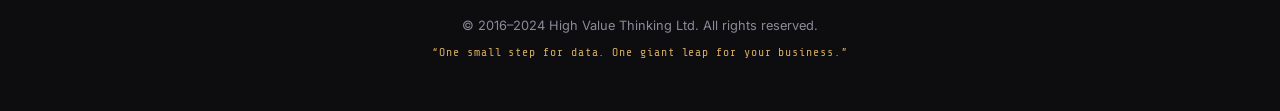
==== commit fff88bea: "Update coordinates to include Phoenix location" ====
--- a/index.html
+++ b/index.html
@@ -223,7 +223,7 @@
         </div>
         <div class="contact-block">
           <div class="section-tag">COORDINATES</div>
-          <p class="contact-detail">Remote-first &middot; Worldwide</p>
+          <p class="contact-detail">Remote-first &middot;  Phoenix &middot; Worldwide</p>
         </div>
         <div class="contact-block">
           <div class="section-tag">MISSION HOURS</div>
--- a/styles.css
+++ b/styles.css
@@ -424,7 +424,7 @@
   align-items: center; gap: 16px; text-align: center;
   border: 1px solid var(--border); padding: 32px 24px; background: var(--surface);
 }
-.mission-patch img { width: 64px; height: 64px; opacity: 0.7; }
+.mission-patch img { width: 128px; height: 128px; opacity: 0.9; }
 .mission-patch p { font-family: var(--font-display); font-size: 0.7rem; font-weight: 700; letter-spacing: 0.16em; color: var(--grey2); line-height: 1.6; }
 .mission-patch p span { font-size: 0.58rem; color: var(--grey1); font-weight: 400; }
 
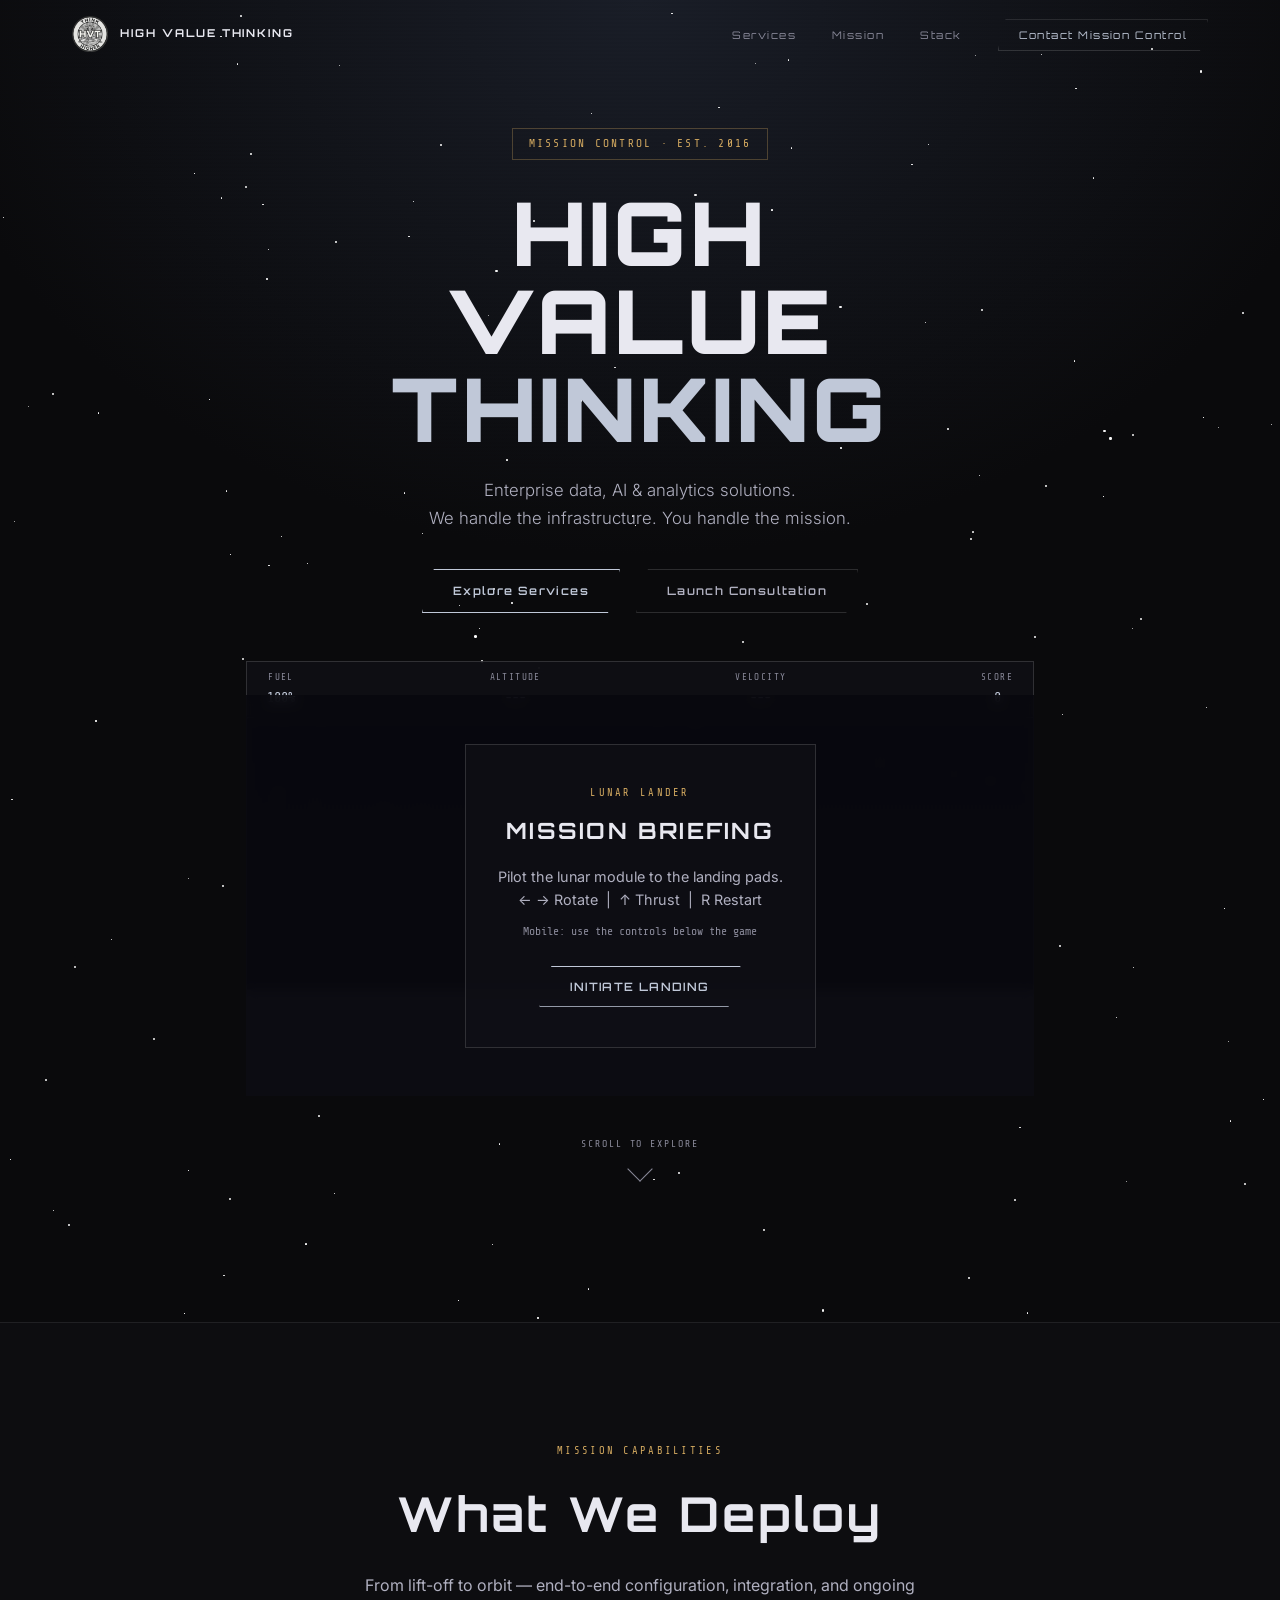
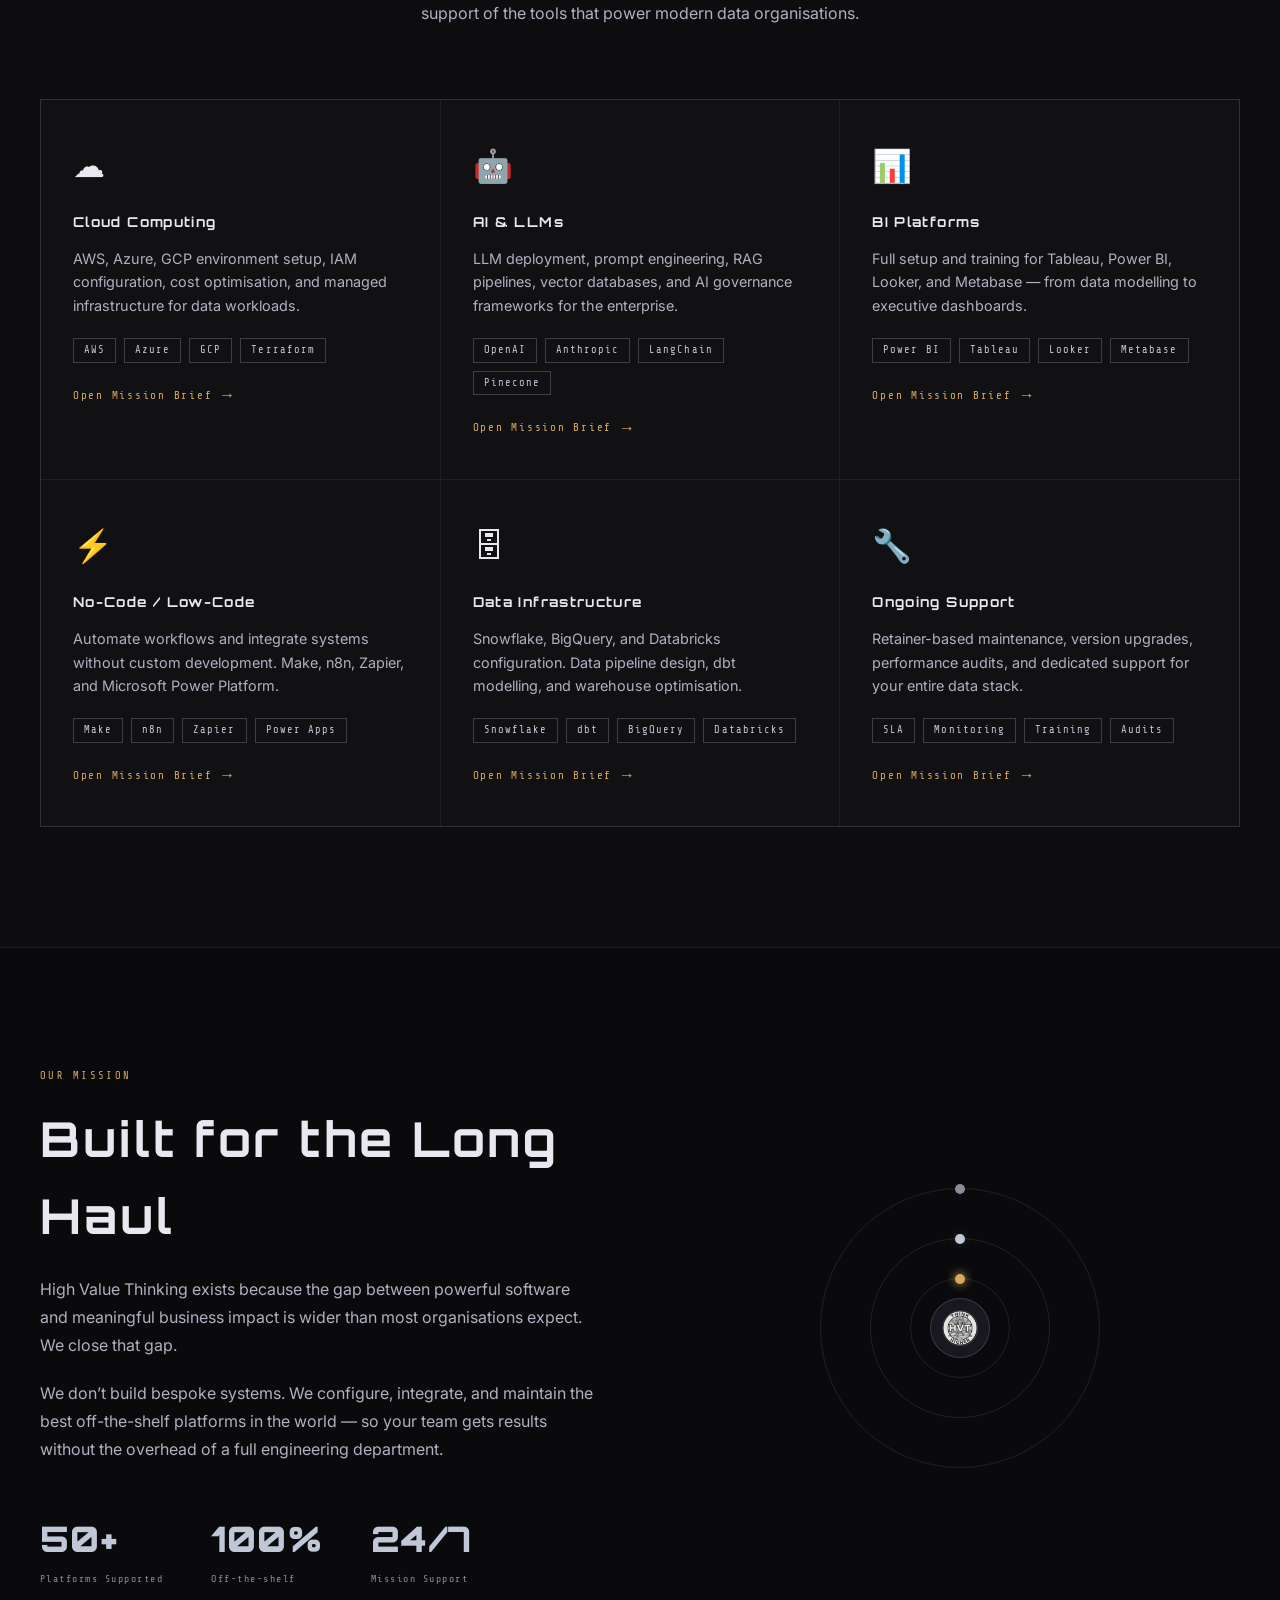
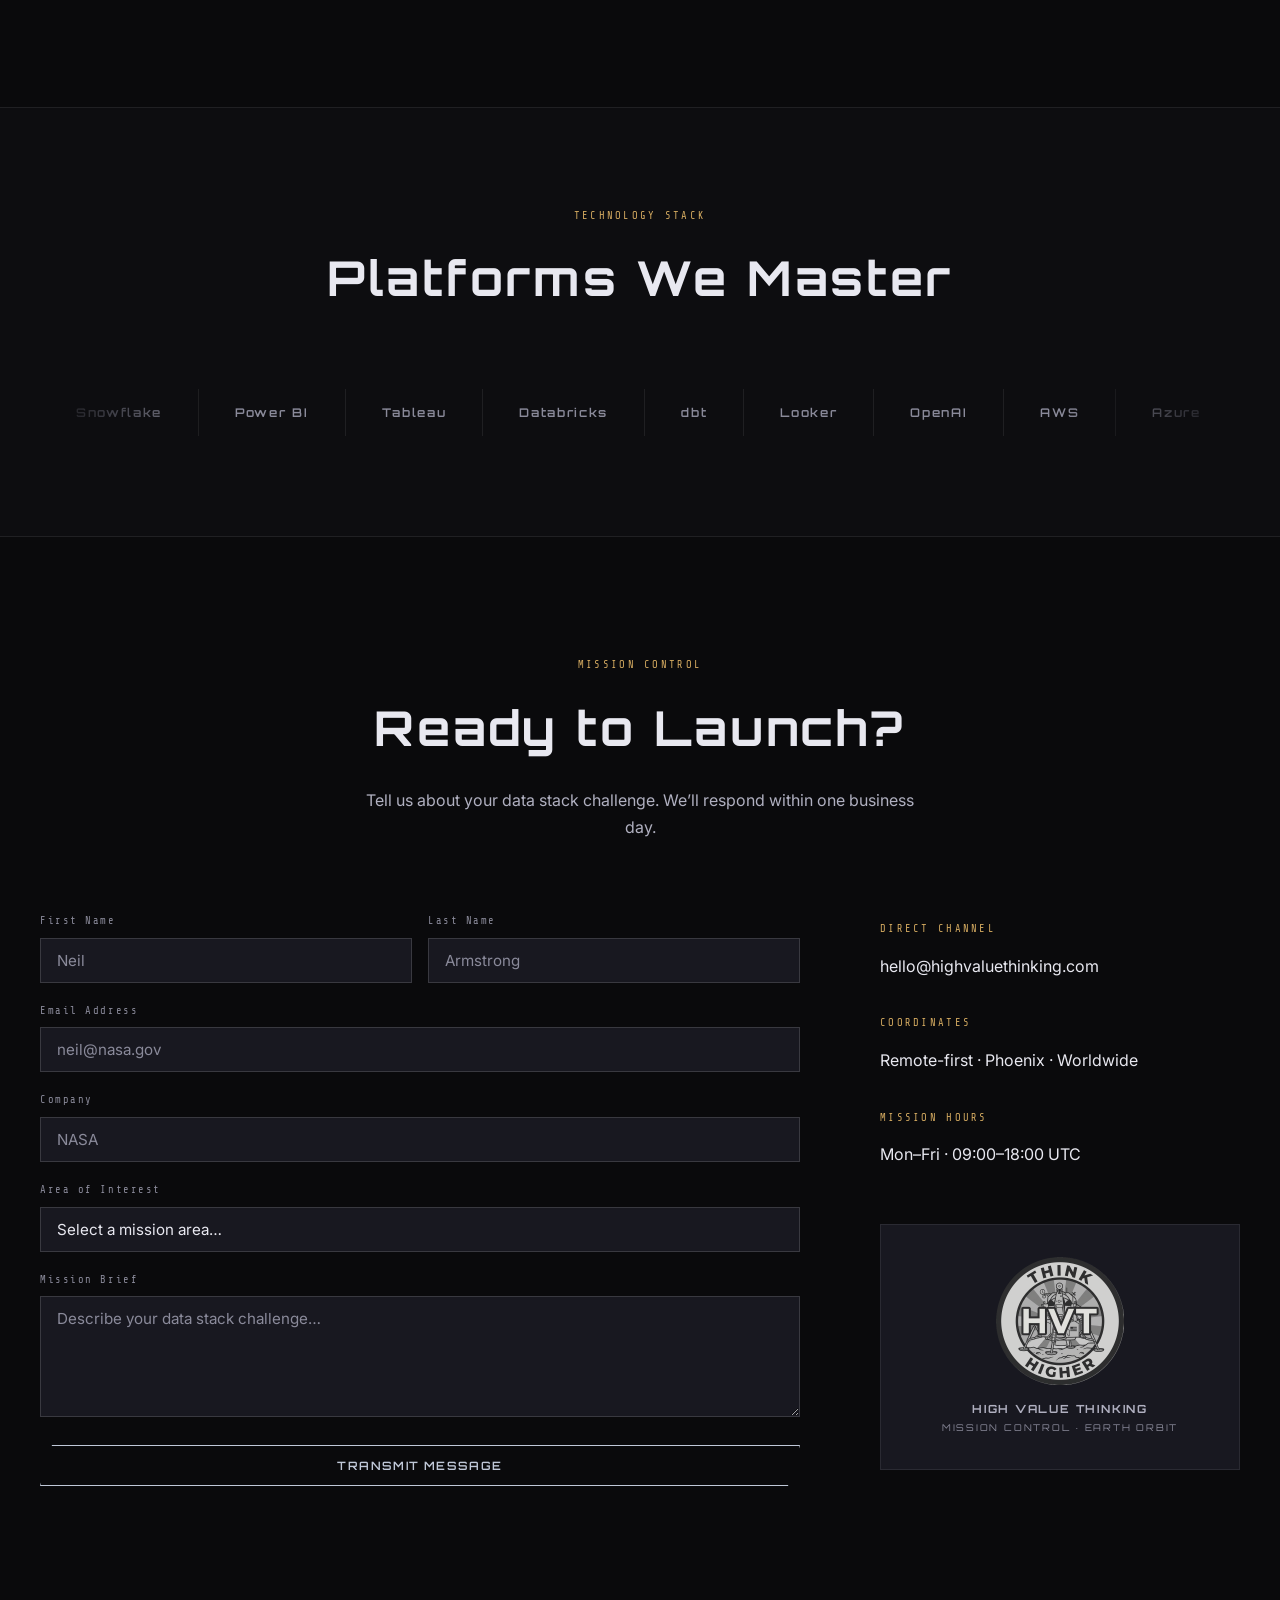
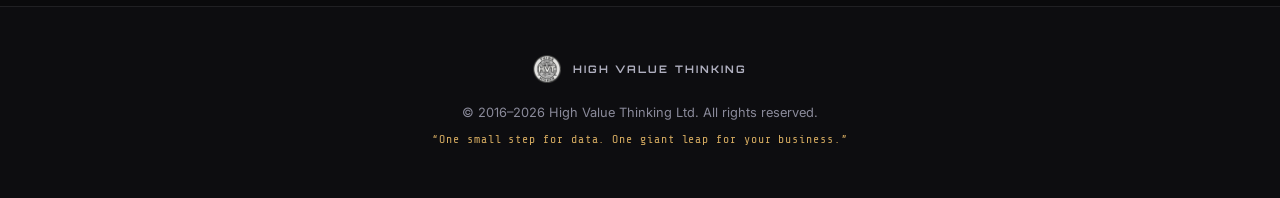
==== commit 1ac0eccb: "Add service detail pages for deployment offerings" ====
--- a/index.html
+++ b/index.html
@@ -88,42 +88,48 @@
       <p class="section-sub">From lift-off to orbit &mdash; end-to-end configuration, integration, and ongoing support of the tools that power modern data organisations.</p>
     </div>
     <div class="services-grid">
-      <div class="service-card" data-delay="0">
+      <a class="service-card service-link" data-delay="0" href="/cloud-computing.html">
         <div class="service-icon">&#9729;</div>
         <h3>Cloud Computing</h3>
         <p>AWS, Azure, GCP environment setup, IAM configuration, cost optimisation, and managed infrastructure for data workloads.</p>
         <ul class="service-tags"><li>AWS</li><li>Azure</li><li>GCP</li><li>Terraform</li></ul>
-      </div>
-      <div class="service-card" data-delay="1">
+        <span class="service-link-label">Open Mission Brief</span>
+      </a>
+      <a class="service-card service-link" data-delay="1" href="/ai-llms.html">
         <div class="service-icon">&#129302;</div>
         <h3>AI &amp; LLMs</h3>
         <p>LLM deployment, prompt engineering, RAG pipelines, vector databases, and AI governance frameworks for the enterprise.</p>
         <ul class="service-tags"><li>OpenAI</li><li>Anthropic</li><li>LangChain</li><li>Pinecone</li></ul>
-      </div>
-      <div class="service-card" data-delay="2">
+        <span class="service-link-label">Open Mission Brief</span>
+      </a>
+      <a class="service-card service-link" data-delay="2" href="/bi-platforms.html">
         <div class="service-icon">&#128202;</div>
         <h3>BI Platforms</h3>
         <p>Full setup and training for Tableau, Power BI, Looker, and Metabase &mdash; from data modelling to executive dashboards.</p>
         <ul class="service-tags"><li>Power BI</li><li>Tableau</li><li>Looker</li><li>Metabase</li></ul>
-      </div>
-      <div class="service-card" data-delay="3">
+        <span class="service-link-label">Open Mission Brief</span>
+      </a>
+      <a class="service-card service-link" data-delay="3" href="/no-code-low-code.html">
         <div class="service-icon">&#9889;</div>
         <h3>No-Code / Low-Code</h3>
         <p>Automate workflows and integrate systems without custom development. Make, n8n, Zapier, and Microsoft Power Platform.</p>
         <ul class="service-tags"><li>Make</li><li>n8n</li><li>Zapier</li><li>Power Apps</li></ul>
-      </div>
-      <div class="service-card" data-delay="4">
+        <span class="service-link-label">Open Mission Brief</span>
+      </a>
+      <a class="service-card service-link" data-delay="4" href="/data-infrastructure.html">
         <div class="service-icon">&#128452;</div>
         <h3>Data Infrastructure</h3>
         <p>Snowflake, BigQuery, and Databricks configuration. Data pipeline design, dbt modelling, and warehouse optimisation.</p>
         <ul class="service-tags"><li>Snowflake</li><li>dbt</li><li>BigQuery</li><li>Databricks</li></ul>
-      </div>
-      <div class="service-card" data-delay="5">
+        <span class="service-link-label">Open Mission Brief</span>
+      </a>
+      <a class="service-card service-link" data-delay="5" href="/ongoing-support.html">
         <div class="service-icon">&#128295;</div>
         <h3>Ongoing Support</h3>
         <p>Retainer-based maintenance, version upgrades, performance audits, and dedicated support for your entire data stack.</p>
         <ul class="service-tags"><li>SLA</li><li>Monitoring</li><li>Training</li><li>Audits</li></ul>
-      </div>
+        <span class="service-link-label">Open Mission Brief</span>
+      </a>
     </div>
   </div>
 </section>
@@ -223,7 +229,7 @@
         </div>
         <div class="contact-block">
           <div class="section-tag">COORDINATES</div>
-          <p class="contact-detail">Remote-first &middot;  Phoenix &middot; Worldwide</p>
+          <p class="contact-detail">Remote-first &middot; Phoenix &middot; Worldwide</p>
         </div>
         <div class="contact-block">
           <div class="section-tag">MISSION HOURS</div>
@@ -245,7 +251,7 @@
       <img src="/logo.png" alt="HVT" />
       <span>HIGH VALUE THINKING</span>
     </div>
-    <p class="footer-copy">&copy; 2016&ndash;2024 High Value Thinking Ltd. All rights reserved.</p>
+    <p class="footer-copy">&copy; 2016&ndash;2026 High Value Thinking Ltd. All rights reserved.</p>
     <p class="footer-tag">&ldquo;One small step for data. One giant leap for your business.&rdquo;</p>
   </div>
 </footer>
--- a/styles.css
+++ b/styles.css
@@ -32,6 +32,12 @@
   overflow-x: hidden;
 }
 
+body.detail-page {
+  background:
+    radial-gradient(circle at top, rgba(192, 200, 216, 0.12), transparent 34%),
+    linear-gradient(180deg, #0d1017 0%, var(--black) 38%, var(--darker) 100%);
+}
+
 a { color: inherit; text-decoration: none; }
 img { display: block; max-width: 100%; }
 
@@ -294,6 +300,14 @@
 .section-tag { font-family: var(--font-mono); font-size: 0.65rem; letter-spacing: 0.22em; color: var(--gold); margin-bottom: 16px; }
 .section-title { font-family: var(--font-display); font-size: clamp(1.8rem, 4vw, 3rem); font-weight: 700; letter-spacing: 0.06em; margin-bottom: 20px; }
 .section-sub { font-size: 1rem; color: var(--grey2); max-width: 560px; margin: 0 auto; line-height: 1.7; }
+.section-intro {
+  max-width: 720px;
+  margin-bottom: 32px;
+}
+.section-intro .section-sub {
+  max-width: none;
+  margin: 0;
+}
 
 @keyframes fadeUp {
   from { opacity: 0; transform: translateY(24px); }
@@ -313,20 +327,60 @@
   background: var(--border);
   border: 1px solid var(--border);
 }
+.service-card,
+.detail-card,
+.example-card,
+.pillar-card,
+.timeline-card {
+  opacity: 0;
+  transform: translateY(20px);
+  transition: background 0.25s, opacity 0.6s ease, transform 0.6s ease, border-color 0.25s ease, box-shadow 0.25s ease;
+}
+.service-card.visible,
+.detail-card.visible,
+.example-card.visible,
+.pillar-card.visible,
+.timeline-card.visible {
+  opacity: 1;
+  transform: translateY(0);
+}
 .service-card {
   background: var(--dark);
   padding: 40px 32px;
-  opacity: 0;
-  transform: translateY(20px);
-  transition: background 0.25s, opacity 0.6s ease, transform 0.6s ease;
-}
-.service-card.visible { opacity: 1; transform: translateY(0); }
+}
 .service-card:hover { background: var(--surface); }
 .service-icon { font-size: 2rem; margin-bottom: 20px; }
 .service-card h3 { font-family: var(--font-display); font-size: 0.85rem; font-weight: 700; letter-spacing: 0.1em; margin-bottom: 14px; color: var(--white); }
 .service-card p { font-size: 0.9rem; color: var(--grey2); line-height: 1.65; margin-bottom: 20px; }
 .service-tags { list-style: none; display: flex; flex-wrap: wrap; gap: 8px; }
 .service-tags li { font-family: var(--font-mono); font-size: 0.65rem; letter-spacing: 0.1em; color: var(--accent); border: 1px solid rgba(192,200,216,0.25); padding: 3px 10px; }
+.service-link {
+  display: block;
+  position: relative;
+}
+.service-link::after {
+  content: '';
+  position: absolute;
+  inset: 0;
+  border: 1px solid transparent;
+  transition: border-color 0.25s ease;
+}
+.service-link:hover::after { border-color: rgba(192, 200, 216, 0.28); }
+.service-link-label {
+  display: inline-flex;
+  align-items: center;
+  gap: 10px;
+  margin-top: 24px;
+  font-family: var(--font-mono);
+  font-size: 0.68rem;
+  letter-spacing: 0.16em;
+  color: var(--gold);
+}
+.service-link-label::after {
+  content: '→';
+  font-size: 1rem;
+  line-height: 1;
+}
 
 /* ─── MISSION ───────────────────────────────────────────── */
 #mission { background: var(--black); }
@@ -428,6 +482,204 @@
 .mission-patch p { font-family: var(--font-display); font-size: 0.7rem; font-weight: 700; letter-spacing: 0.16em; color: var(--grey2); line-height: 1.6; }
 .mission-patch p span { font-size: 0.58rem; color: var(--grey1); font-weight: 400; }
 
+/* ─── DETAIL PAGES ──────────────────────────────────────── */
+.detail-shell {
+  position: relative;
+  overflow: hidden;
+}
+.detail-hero {
+  position: relative;
+  min-height: 78vh;
+  padding: calc(var(--nav-h) + 72px) 24px 96px;
+  display: flex;
+  align-items: center;
+  overflow: hidden;
+}
+.detail-hero::before {
+  content: '';
+  position: absolute;
+  inset: 0;
+  background: radial-gradient(circle at 50% 20%, rgba(192, 200, 216, 0.16), transparent 34%);
+  pointer-events: none;
+}
+.detail-hero-grid {
+  position: relative;
+  z-index: 2;
+  max-width: 1200px;
+  margin: 0 auto;
+  display: grid;
+  grid-template-columns: minmax(0, 1.15fr) minmax(300px, 0.85fr);
+  gap: 48px;
+  align-items: center;
+}
+.detail-badge {
+  display: inline-flex;
+  align-items: center;
+  gap: 10px;
+  margin-bottom: 22px;
+  padding: 8px 14px;
+  border: 1px solid rgba(212,170,96,0.32);
+  color: var(--gold);
+  font-family: var(--font-mono);
+  font-size: 0.68rem;
+  letter-spacing: 0.16em;
+}
+.detail-title {
+  font-family: var(--font-display);
+  font-size: clamp(2.6rem, 5vw, 4.7rem);
+  line-height: 1.05;
+  letter-spacing: 0.05em;
+  margin-bottom: 24px;
+}
+.detail-title .accent { color: var(--accent); }
+.detail-description {
+  max-width: 680px;
+  color: var(--grey2);
+  font-size: 1.05rem;
+  line-height: 1.8;
+  margin-bottom: 32px;
+}
+.detail-actions {
+  display: flex;
+  flex-wrap: wrap;
+  gap: 16px;
+}
+.detail-aside {
+  background: linear-gradient(180deg, rgba(24, 24, 32, 0.85), rgba(12, 13, 18, 0.92));
+  border: 1px solid var(--border2);
+  padding: 32px;
+  box-shadow: 0 24px 80px rgba(0, 0, 0, 0.35);
+}
+.detail-aside-title {
+  font-family: var(--font-display);
+  font-size: 0.9rem;
+  letter-spacing: 0.12em;
+  margin-bottom: 18px;
+}
+.detail-checklist {
+  list-style: none;
+  display: grid;
+  gap: 14px;
+}
+.detail-checklist li {
+  padding-left: 22px;
+  position: relative;
+  color: var(--grey2);
+}
+.detail-checklist li::before {
+  content: '▣';
+  position: absolute;
+  left: 0;
+  top: 0;
+  color: var(--gold);
+}
+.detail-section {
+  position: relative;
+  padding: 0 24px 100px;
+}
+.detail-grid,
+.example-grid,
+.pillar-grid,
+.timeline-grid {
+  display: grid;
+  gap: 24px;
+}
+.detail-grid { grid-template-columns: repeat(2, minmax(0, 1fr)); }
+.example-grid { grid-template-columns: repeat(2, minmax(0, 1fr)); }
+.pillar-grid { grid-template-columns: repeat(3, minmax(0, 1fr)); }
+.timeline-grid { grid-template-columns: repeat(4, minmax(0, 1fr)); }
+.detail-card,
+.example-card,
+.pillar-card,
+.timeline-card {
+  background: linear-gradient(180deg, rgba(25, 25, 34, 0.92), rgba(14, 15, 20, 0.98));
+  border: 1px solid var(--border);
+  padding: 30px;
+  min-height: 100%;
+}
+.detail-card:hover,
+.example-card:hover,
+.pillar-card:hover,
+.timeline-card:hover {
+  border-color: rgba(192, 200, 216, 0.28);
+  box-shadow: 0 20px 60px rgba(0, 0, 0, 0.25);
+}
+.detail-card h3,
+.example-card h3,
+.pillar-card h3,
+.timeline-card h3 {
+  font-family: var(--font-display);
+  font-size: 0.86rem;
+  letter-spacing: 0.1em;
+  margin-bottom: 14px;
+}
+.detail-card p,
+.example-card p,
+.pillar-card p,
+.timeline-card p {
+  color: var(--grey2);
+  line-height: 1.75;
+}
+.card-kicker {
+  display: inline-block;
+  margin-bottom: 12px;
+  color: var(--gold);
+  font-family: var(--font-mono);
+  font-size: 0.64rem;
+  letter-spacing: 0.18em;
+}
+.detail-panel {
+  display: grid;
+  grid-template-columns: minmax(0, 1.1fr) minmax(280px, 0.9fr);
+  gap: 32px;
+  align-items: stretch;
+  margin-top: 36px;
+}
+.metrics-box {
+  background: rgba(15, 16, 22, 0.9);
+  border: 1px solid var(--border2);
+  padding: 28px;
+}
+.metrics-list {
+  list-style: none;
+  display: grid;
+  gap: 18px;
+}
+.metrics-list li {
+  display: grid;
+  gap: 4px;
+}
+.metric-label {
+  font-family: var(--font-mono);
+  font-size: 0.65rem;
+  letter-spacing: 0.15em;
+  color: var(--grey1);
+}
+.metric-value {
+  font-family: var(--font-display);
+  font-size: 1.1rem;
+  letter-spacing: 0.08em;
+  color: var(--accent);
+}
+.cta-panel {
+  padding: 0 24px 120px;
+}
+.cta-box {
+  max-width: 1200px;
+  margin: 0 auto;
+  display: grid;
+  grid-template-columns: minmax(0, 1fr) auto;
+  gap: 24px;
+  align-items: center;
+  padding: 32px;
+  border: 1px solid var(--border2);
+  background: linear-gradient(180deg, rgba(24, 24, 32, 0.94), rgba(13, 13, 18, 0.98));
+}
+.cta-box p {
+  color: var(--grey2);
+  max-width: 760px;
+}
+
 /* ─── FOOTER ────────────────────────────────────────────── */
 footer { background: var(--darker); border-top: 1px solid var(--border); padding: 48px 24px; }
 .footer-inner { max-width: 1200px; margin: 0 auto; text-align: center; }
@@ -438,12 +690,21 @@
 .footer-tag { font-family: var(--font-mono); font-size: 0.72rem; color: var(--gold); letter-spacing: 0.08em; }
 
 /* ─── RESPONSIVE ────────────────────────────────────────── */
+@media (max-width: 1100px) {
+  .detail-hero-grid,
+  .detail-panel,
+  .cta-box { grid-template-columns: 1fr; }
+  .timeline-grid { grid-template-columns: repeat(2, minmax(0, 1fr)); }
+}
 @media (max-width: 900px) {
   .services-grid { grid-template-columns: repeat(2, 1fr); }
   .mission-inner { grid-template-columns: 1fr; gap: 60px; }
   .mission-visual { display: none; }
   .contact-grid { grid-template-columns: 1fr; gap: 48px; }
   .mission-stats { gap: 28px; }
+  .detail-grid,
+  .example-grid,
+  .pillar-grid { grid-template-columns: 1fr; }
 }
 @media (max-width: 768px) {
   .nav-links { display: none; }
@@ -460,4 +721,13 @@
   .form-row { grid-template-columns: 1fr; }
   .mobile-controls { display: flex; }
   .hero-title { font-size: clamp(2.2rem, 10vw, 3.5rem); }
-}
+  .detail-hero { min-height: auto; padding-bottom: 72px; }
+  .detail-title { font-size: clamp(2rem, 10vw, 3rem); }
+  .timeline-grid { grid-template-columns: 1fr; }
+  .detail-aside,
+  .detail-card,
+  .example-card,
+  .pillar-card,
+  .timeline-card,
+  .cta-box { padding: 24px; }
+}
